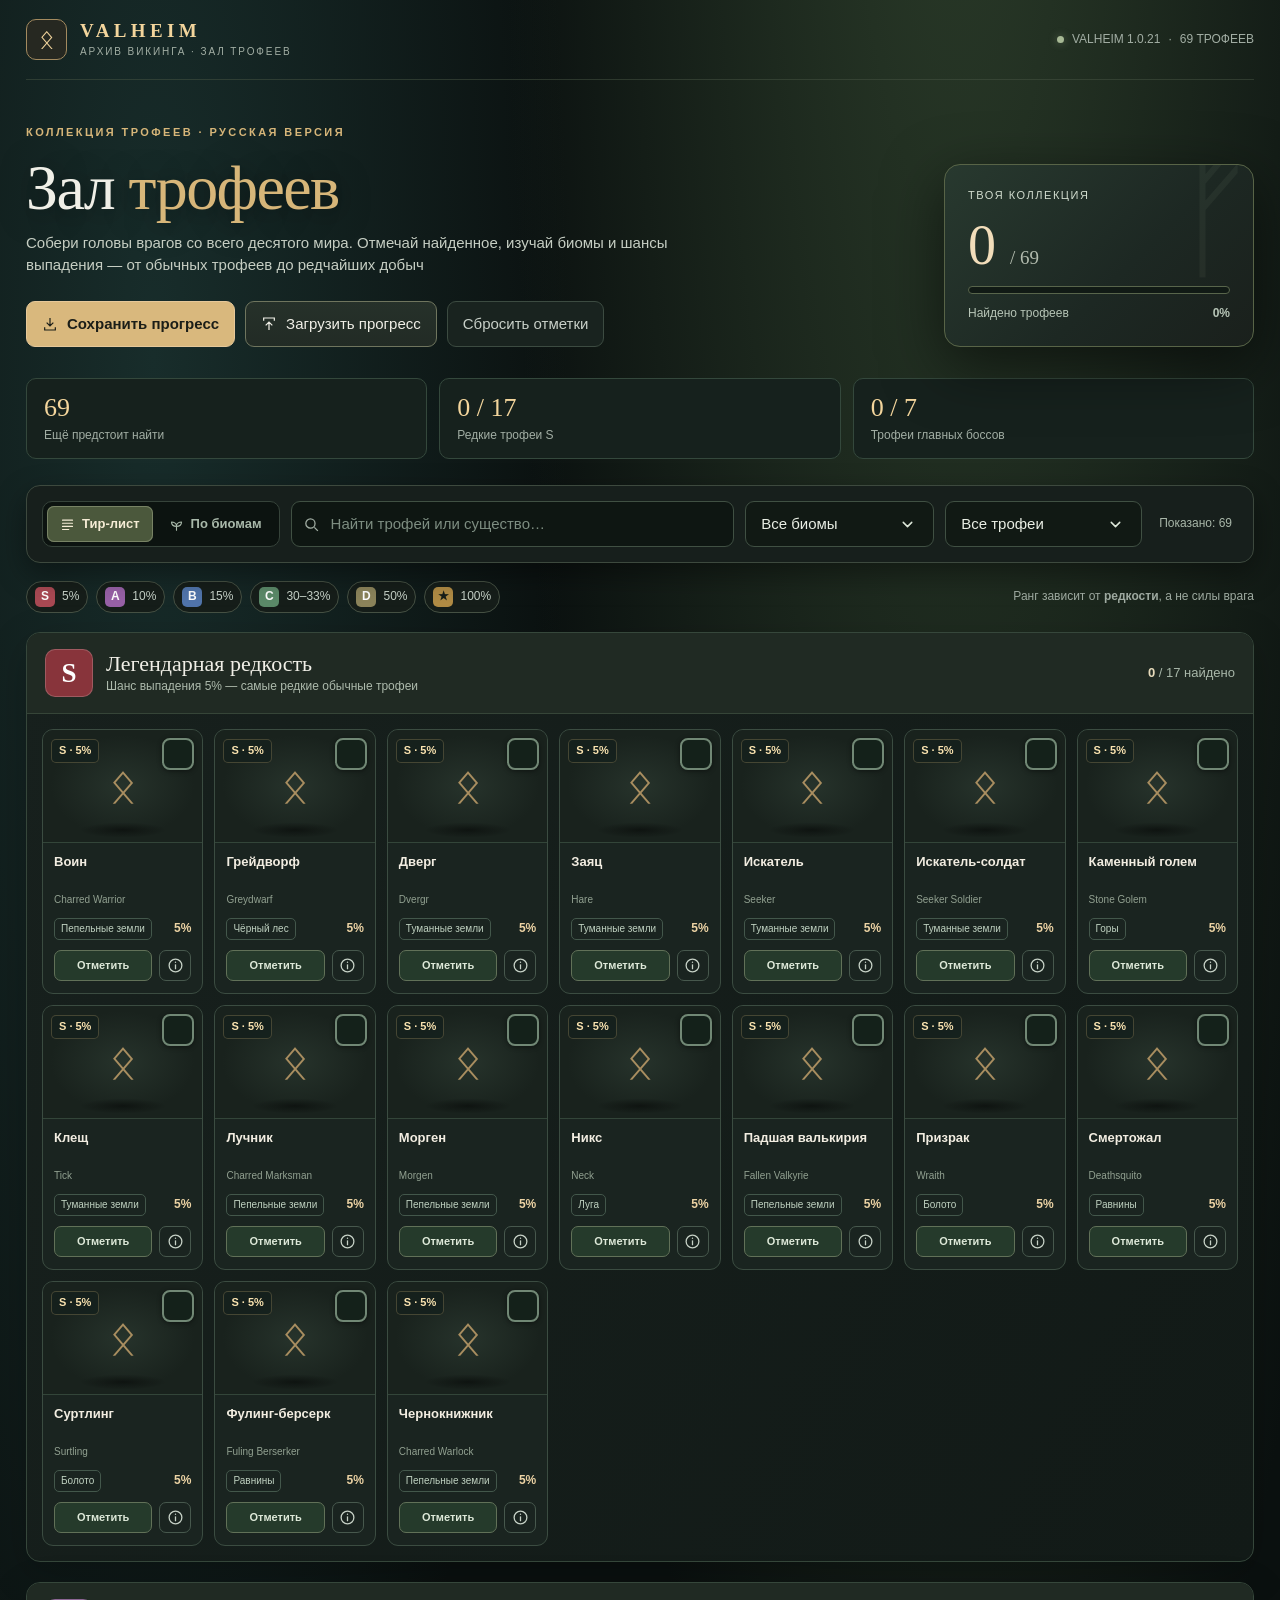
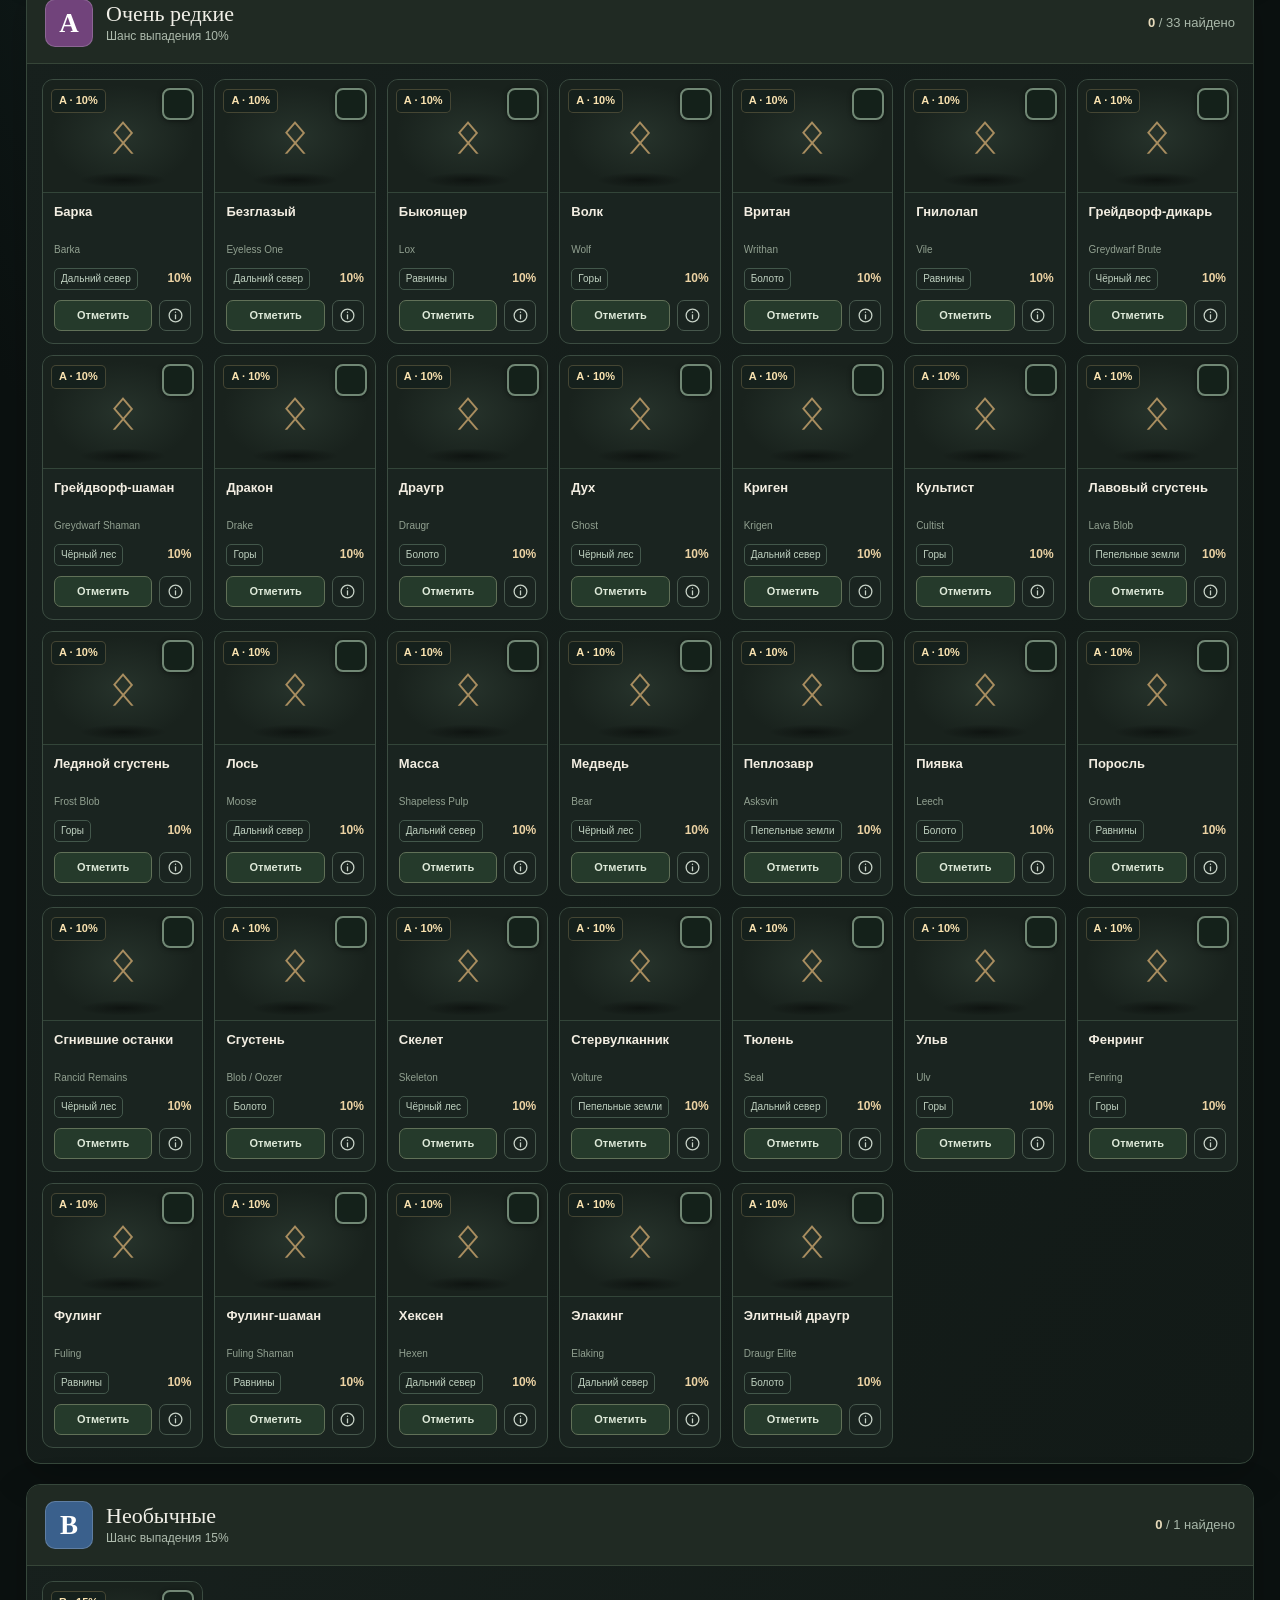
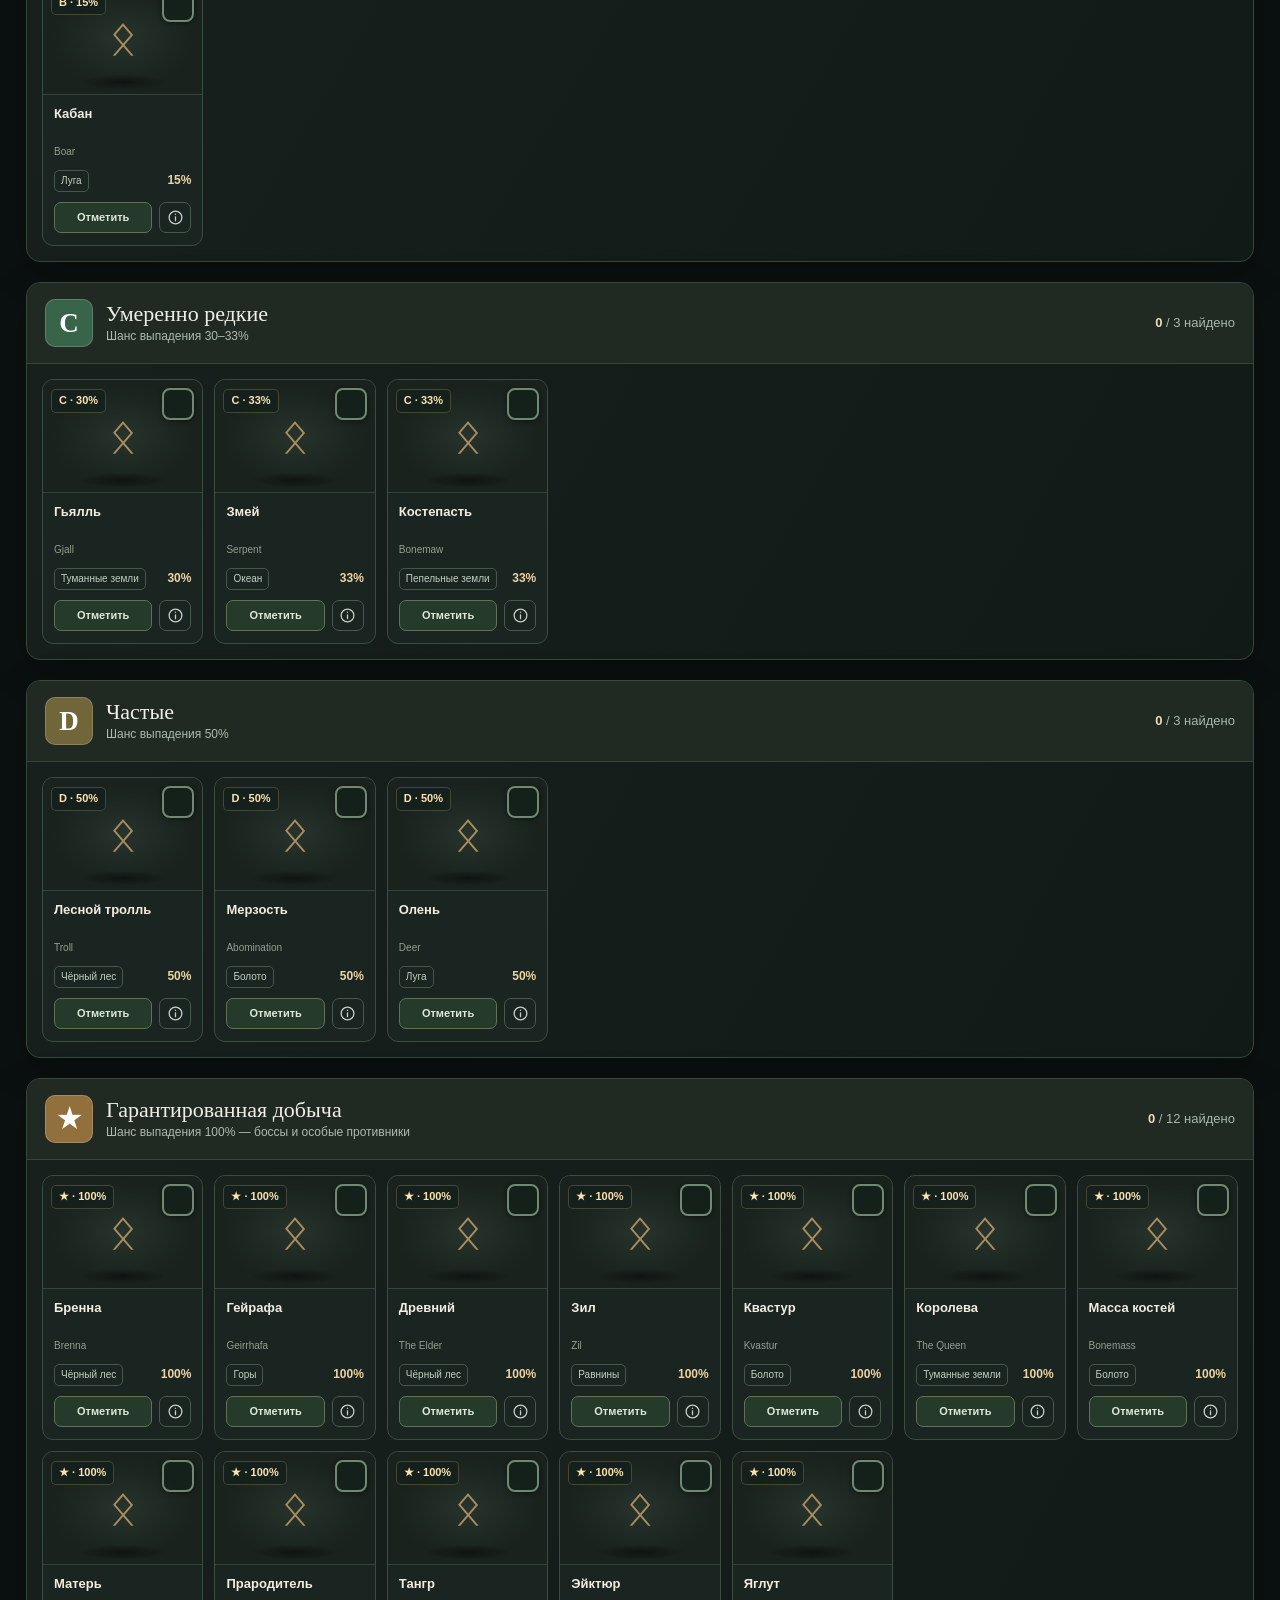
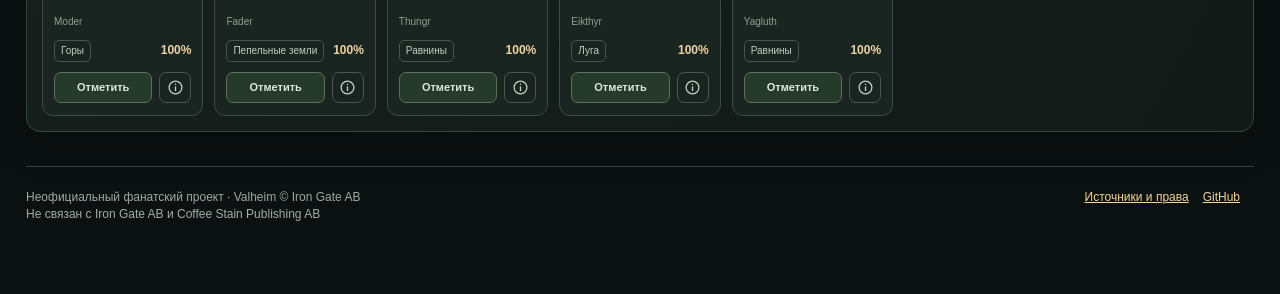
==== index.html @ f96c5553 "ui: add dedicated confirmation dialog mount" ====
<!DOCTYPE html>
<html lang="ru">
<head>
<meta charset="utf-8">
<meta name="viewport" content="width=device-width, initial-scale=1, viewport-fit=cover">
<meta name="color-scheme" content="dark">
<meta name="theme-color" content="#141a18">
<title>Зал трофеев Valheim — русский тир-лист и коллекция</title>
<meta name="description" content="Русский тир-лист всех 69 трофеев Valheim: биомы, изображения, шансы выпадения и учёт коллекции с сохранением прогресса.">
<link rel="stylesheet" href="./assets/css/styles.css">
<meta property="og:type" content="website">
<meta property="og:locale" content="ru_RU">
<meta property="og:title" content="Зал трофеев Valheim — русский тир-лист">
<meta property="og:description" content="Отмечай найденные трофеи, изучай биомы и редкость добычи в Valheim. 69 трофеев на русском языке.">
<meta name="application-name" content="Зал трофеев Valheim">
<meta name="apple-mobile-web-app-capable" content="yes">
<meta name="apple-mobile-web-app-status-bar-style" content="black-translucent">
<meta name="apple-mobile-web-app-title" content="Трофеи Valheim">
<link rel="icon" type="image/svg+xml" href="./assets/icons/favicon.svg">
<link rel="apple-touch-icon" href="./assets/icons/icon-192.png">
<link rel="manifest" href="./manifest.webmanifest">
</head>
<body>
<a class="skip-link" href="#groups">Перейти к трофеям</a>
<div class="frame">
 <header class="topbar"><div class="logo"><div class="mark" aria-hidden="true">ᛟ</div><div><div class="brand">VALHEIM</div><span class="brand-small">АРХИВ ВИКИНГА · ЗАЛ ТРОФЕЕВ</span></div></div><div class="version"><i class="dot"></i> VALHEIM 1.0.21 <span aria-hidden="true">·</span> 69 ТРОФЕЕВ</div></header>
 <section class="hero"><div><div class="eyebrow">Коллекция трофеев · Русская версия</div><h1>Зал <span>трофеев</span></h1><p class="lead">Собери головы врагов со всего десятого мира. Отмечай найденное, изучай биомы и шансы выпадения — от обычных трофеев до редчайших добыч</p><div class="hero-actions"><button class="btn primary" id="exportBtn" type="button"><svg viewBox="0 0 24 24" fill="none" stroke="currentColor" stroke-width="1.8"><path d="M12 3v12m-5-5 5 5 5-5M4 17v4h16v-4"/></svg>Сохранить прогресс</button><button class="btn" id="importBtn" type="button"><svg viewBox="0 0 24 24" fill="none" stroke="currentColor" stroke-width="1.8"><path d="M12 21V9m-5 5 5-5 5 5M4 7V3h16v4"/></svg>Загрузить прогресс</button><button class="btn quiet" id="resetBtn" type="button">Сбросить отметки</button><button class="btn quiet" id="installBtn" type="button" hidden>Установить сайт</button><input id="importFile" type="file" hidden accept=".json,application/json"></div></div><div class="progresscard" aria-live="polite"><div class="progress-label">ТВОЯ КОЛЛЕКЦИЯ</div><div class="progress-main"><span id="foundCount">0</span> <small>/ 69</small></div><div class="progress-bar"><div id="progressFill"></div></div><div class="progress-caption"><span>Найдено трофеев</span><strong id="progressPct">0%</strong></div></div></section>
 <div class="statline" aria-label="Сводка коллекции"><div class="stat"><strong id="missingStat">69</strong><span>Ещё предстоит найти</span></div><div class="stat"><strong id="rareStat">0 / 16</strong><span>Редкие трофеи S</span></div><div class="stat"><strong id="bossStat">0 / 7</strong><span>Трофеи главных боссов</span></div></div>
 <section aria-label="Фильтры коллекции"><div class="toolbar"><div class="tabs" role="group" aria-label="Вид коллекции"><button class="tab" id="tierMode" type="button" aria-pressed="true"><svg viewBox="0 0 24 24" aria-hidden="true"><path d="M4 5h16M4 10h16M4 15h16M4 20h10"/></svg>Тир-лист</button><button class="tab" id="biomeMode" type="button" aria-pressed="false"><svg viewBox="0 0 24 24" aria-hidden="true"><path d="M12 21v-8M12 15c-5 0-8-3-8-7 4 0 7 2 8 5M12 15c5 0 8-3 8-7-4 0-7 2-8 5"/></svg>По биомам</button></div><label class="search"><svg viewBox="0 0 24 24" fill="none" stroke="currentColor" stroke-width="1.8"><circle cx="10.5" cy="10.5" r="6.5"/><path d="m16 16 5 5"/></svg><input id="search" type="search" placeholder="Найти трофей или существо…" autocomplete="off" aria-label="Поиск трофеев"></label><select id="biomeFilter" aria-label="Фильтр по биому"><option value="all">Все биомы</option></select><select id="statusFilter" aria-label="Фильтр по наличию"><option value="all">Все трофеи</option><option value="missing">Ещё не найденные</option><option value="found">Уже найденные</option><option value="boss">Главные боссы</option></select><span class="count" id="filterCount">Показано: 69</span></div></section>
 <div class="legend"><div class="legend-keys"><span class="pill" data-tier="S"><b>S</b> 5%</span><span class="pill" data-tier="A"><b>A</b> 10%</span><span class="pill" data-tier="B"><b>B</b> 15%</span><span class="pill" data-tier="C"><b>C</b> 30–33%</span><span class="pill" data-tier="D"><b>D</b> 50%</span><span class="pill" data-tier="★"><b>★</b> 100%</span></div><div>Ранг зависит от <strong>редкости</strong>, а не силы врага</div></div>
 <main id="groups" class="groups" aria-label="Каталог трофеев"></main>
 <footer class="foot"><div>Неофициальный фанатский проект · Valheim © Iron Gate AB<br><span class="muted">Не связан с Iron Gate AB и Coffee Stain Publishing AB</span></div><div><a href="./sources.html">Источники и права</a><a href="https://github.com/SergoAlexeev/valheim-trophies" target="_blank" rel="noopener noreferrer">GitHub</a></div></footer>
</div>
<div id="modalHolder"></div><div id="confirmHolder"></div><div id="toast" role="status" class="toast hide"></div>
<script src="./assets/js/app.js" defer></script>
</body>
</html>
---- assets/css/styles.css ----
:root{--bg:#0b1110;--panel:#151d1b;--panel2:#1d2723;--line:#344139;--gold:#d7b679;--gold-bright:#f3d59c;--fg:#f0efe7;--muted:#a2aea4;--green:#a5cfa1;--danger:#e29a86;--shadow:0 18px 60px #0008;color-scheme:dark}
*{box-sizing:border-box}html{scroll-behavior:smooth}body{margin:0;background:radial-gradient(ellipse at 75% -10%,#2c3d2a 0,transparent 34%),radial-gradient(ellipse at 12% 7%,#182d2b 0,transparent 26%),var(--bg);color:var(--fg);font:15px/1.45 -apple-system,BlinkMacSystemFont,"Segoe UI",Arial,sans-serif;min-height:100vh}button,input,select{font:inherit}button{cursor:pointer}button:focus-visible,input:focus-visible,select:focus-visible,.card:focus-within{outline:2px solid var(--gold-bright);outline-offset:3px}button:disabled{opacity:.45;cursor:not-allowed}a{color:var(--gold-bright)}.frame{max-width:1450px;margin:auto;padding:0 26px 70px}.topbar{display:flex;justify-content:space-between;align-items:center;border-bottom:1px solid #46544388;padding:19px 0;gap:15px}.logo{display:flex;gap:13px;align-items:center}.mark{width:41px;height:41px;display:grid;place-items:center;border:1px solid #a38a5f;border-radius:10px;color:var(--gold-bright);font:26px Georgia,serif;background:#262821}.brand{letter-spacing:.23em;color:var(--gold-bright);font:700 19px Georgia,serif}.brand-small{display:block;color:var(--muted);font:10px/1.4 Arial,sans-serif;letter-spacing:.19em;margin-top:3px}.version{color:var(--muted);font-size:12px;display:flex;gap:8px;align-items:center}.dot{display:inline-block;width:7px;height:7px;border-radius:50%;background:#a7b995;box-shadow:0 0 8px #a7b99570}.hero{position:relative;padding:45px 0 31px;display:grid;grid-template-columns:1fr 310px;gap:40px;align-items:end}.eyebrow{color:var(--gold);letter-spacing:.22em;text-transform:uppercase;font-size:11px;font-weight:700}.hero h1{font:normal clamp(38px,5vw,68px)/.99 Georgia,"Times New Roman",serif;letter-spacing:-.025em;margin:15px 0 13px;text-shadow:0 3px 30px #0008}.hero h1 span{color:var(--gold)}.lead{max-width:650px;color:#c6cec3;font-size:15px;margin:0}.hero-actions{display:flex;flex-wrap:wrap;gap:10px;margin-top:25px}.btn{border:1px solid #6f755e;border-radius:9px;background:linear-gradient(#26312a,#222b25);color:var(--fg);padding:11px 15px;display:inline-flex;align-items:center;justify-content:center;gap:9px;transition:background .16s,transform .16s,border-color .16s}.btn:hover{background:#384738;border-color:var(--gold);transform:translateY(-1px)}.btn.primary{background:#d9b87d;color:#1b1e18;border-color:#e6c899;font-weight:750}.btn.primary:hover{background:#efce93}.btn.quiet{border-color:#3c4b41;background:#19231f;color:#c8d0c8}.btn svg{width:16px;height:16px;flex:none}.progresscard{background:linear-gradient(135deg,#28392f,#1d2823 58%,#1a201c);border:1px solid #586447;padding:23px;border-radius:16px;box-shadow:var(--shadow);position:relative;overflow:hidden}.progresscard:after{content:"ᚠ";position:absolute;font:150px Georgia,serif;color:#a5b99512;right:-7px;top:-40px;pointer-events:none}.progress-label{font-size:11px;letter-spacing:.14em;text-transform:uppercase;color:#d2ddcf}.progress-main{font:normal 56px/.9 Georgia,serif;margin:16px 0 4px;color:#f2ddba}.progress-main small{font:19px Georgia,serif;color:#b3bcaf}.progress-bar{height:8px;background:#111a15;border-radius:99px;overflow:hidden;margin:16px 0 11px;border:1px solid #58654b}.progress-bar div{height:100%;width:0%;background:linear-gradient(90deg,#9db382,#f0cd89);border-radius:99px;transition:width .22s}.progress-caption{display:flex;justify-content:space-between;color:#b7c5b7;font-size:12px}.statline{display:grid;grid-template-columns:repeat(3,minmax(0,1fr));gap:12px;margin:0 0 26px}.stat{border:1px solid #34483c;background:#16211d;border-radius:10px;padding:14px 17px;min-height:71px}.stat strong{display:block;color:var(--gold-bright);font:26px Georgia,serif}.stat span{font-size:12px;color:var(--muted)}.toolbar{display:flex;flex-wrap:wrap;gap:11px;align-items:center;padding:15px;border:1px solid #3d493e;border-radius:14px;background:#171f1c;position:sticky;top:8px;z-index:10;box-shadow:0 11px 30px #0006}.tabs{display:flex;align-items:center;background:#0c1310;border:1px solid #36433a;border-radius:10px;padding:4px;gap:3px}.tab{background:none;color:#a9b9aa;border:0;padding:10px 13px;border-radius:7px;white-space:nowrap;font-weight:700;font-size:13px}.tab[aria-pressed=true]{background:#4b583c;color:#f5ecd5;box-shadow:inset 0 0 0 1px #788365}.search{position:relative;display:flex;align-items:center;flex:1;min-width:150px}.search svg{position:absolute;left:12px;width:17px;height:17px;color:var(--muted);pointer-events:none}.search input{width:100%;padding:11px 12px 11px 39px;background:#0e1612;border:1px solid #405043;color:#f1f0e8;border-radius:9px;outline:0}.search input::placeholder{color:#7d8d81}.toolbar select{min-width:154px;max-width:230px;border:1px solid #405043;color:#e9eee4;background:#111914;padding:11px 12px;border-radius:9px;outline:0}.toolbar .count{font-size:12px;color:#a9b7a9;padding:0 6px;white-space:nowrap}.legend{display:flex;justify-content:space-between;gap:14px;align-items:center;flex-wrap:wrap;margin:18px 0 19px;color:var(--muted);font-size:12px}.legend-keys{display:flex;flex-wrap:wrap;gap:8px}.pill{display:inline-flex;align-items:center;gap:7px;border:1px solid #465144;border-radius:100px;padding:5px 8px;color:#c9d4ca;background:#161e1a}.pill b{display:grid;place-items:center;border-radius:5px;background:#333;color:#fff;width:20px;height:20px}.pill[data-tier="S"] b{background:#a94953}.pill[data-tier="A"] b{background:#9861a7}.pill[data-tier="B"] b{background:#5175ac}.pill[data-tier="C"] b{background:#5b8a69}.pill[data-tier="D"] b{background:#8c845b}.pill[data-tier="★"] b{background:#b18c45;color:#171e19}.groups{display:grid;gap:20px}.group{border:1px solid #36473b;background:linear-gradient(120deg,#17201d,#121a17);border-radius:14px;overflow:hidden;box-shadow:0 12px 40px #0003}.group-head{display:flex;align-items:center;justify-content:space-between;gap:14px;padding:16px 18px;border-bottom:1px solid #364538;background:#202a23}.g-left{display:flex;align-items:center;gap:13px}.tier-emblem{width:48px;height:48px;border:1px solid #ffffff30;border-radius:10px;display:grid;place-items:center;font:700 27px Georgia,serif;color:#fff;flex:none}.group[data-tier="S"] .tier-emblem{background:#88343b}.group[data-tier="A"] .tier-emblem{background:#71437b}.group[data-tier="B"] .tier-emblem{background:#3a608c}.group[data-tier="C"] .tier-emblem{background:#386449}.group[data-tier="D"] .tier-emblem{background:#706639}.group[data-tier="★"] .tier-emblem{background:#92703d}.group.biome .tier-emblem{background:#33493b;font-size:25px}.g-left h2{font:22px Georgia,serif;margin:0 0 1px}.g-left p{color:#adbaac;font-size:12px;margin:0}.g-count{color:#a8b7a9;font-size:13px;white-space:nowrap}.g-count strong{color:#e7dbbb}.cards{display:grid;grid-template-columns:repeat(auto-fill,minmax(154px,1fr));gap:11px;padding:15px}.card{position:relative;border:1px solid #3b4c41;border-radius:11px;background:#1a2420;transition:border-color .18s,transform .18s,background .18s;min-width:0;overflow:hidden}.card:hover{border-color:#9c976e;background:#222d26;transform:translateY(-2px)}.card.found{border-color:#6c916e;background:linear-gradient(145deg,#24382b,#192720)}.card.found .art img{filter:none;opacity:1}.art{height:113px;display:grid;place-items:center;position:relative;overflow:hidden;background:radial-gradient(ellipse at center,#39493c66 0,#19221d 64%);border-bottom:1px solid #334539}.art:after{content:"";position:absolute;bottom:4px;height:16px;width:90px;background:radial-gradient(ellipse,#0007,transparent 68%);pointer-events:none}.art img{position:relative;z-index:1;width:88px;height:88px;object-fit:contain;image-rendering:auto;filter:grayscale(.55);opacity:.82;transition:all .18s}.card:hover img{transform:scale(1.10);filter:none;opacity:1}.image-fallback{font:47px Georgia,serif;color:#a98e60;position:relative;z-index:1}.tag-tier{position:absolute;left:8px;top:9px;z-index:2;font-size:11px;font-weight:800;color:#fae3b0;background:#15211ddf;border:1px solid #71674888;border-radius:5px;padding:3px 7px}.details{padding:11px 11px 12px;min-height:116px}.details h3{font:700 13px/1.27 -apple-system,BlinkMacSystemFont,"Segoe UI",Arial,sans-serif;min-height:34px;margin:0 0 5px;color:#f2ede1;overflow-wrap:anywhere}.name-en{color:#91a090;font-size:10px;min-height:14px;overflow:hidden;white-space:nowrap;text-overflow:ellipsis}.meta{display:flex;gap:7px;flex-wrap:wrap;align-items:center;margin-top:10px}.biome-tag{font-size:10px;border:1px solid #43574b;border-radius:5px;color:#bfd1c0;padding:3px 6px;max-width:100%;overflow:hidden;white-space:nowrap;text-overflow:ellipsis}.chance{font-weight:800;font-size:12px;color:#ecd3a4;margin-left:auto}.card-footer{display:flex;gap:7px;margin-top:10px}.collect{flex:1;min-height:31px;border-radius:7px;border:1px solid #617158;background:#253a2b;color:#dde8d8;font-size:11px;font-weight:750}.collect:hover{background:#37543b}.card.found .collect{background:#5a765e;color:white}.info{border:1px solid #47584d;background:transparent;color:#c6d1c6;min-width:32px;border-radius:7px;font-weight:700}.empty{padding:64px 16px;text-align:center;color:#bfcbbe;border:1px dashed #455347;border-radius:13px}.empty h2{font:27px Georgia,serif;color:#e9dfc8;margin:0 0 8px}.empty p{margin:0 0 20px}.foot{margin-top:34px;border-top:1px solid #33443a;padding-top:22px;display:flex;justify-content:space-between;gap:20px;flex-wrap:wrap;color:#9eaa9f;font-size:12px}.foot a{margin-right:14px}.modal-back{position:fixed;inset:0;background:#000b;z-index:90;display:grid;place-items:center;padding:18px;backdrop-filter:blur(4px)}.modal{width:min(560px,100%);max-height:min(680px,94vh);overflow:auto;border:1px solid #887c59;border-radius:16px;background:linear-gradient(145deg,#26342a,#111b17);box-shadow:0 25px 75px #000b;padding:24px;position:relative}.modal button.close{position:absolute;right:18px;top:18px;border:1px solid #68745f;border-radius:8px;background:#1d2a22;color:#f2ede0;font-size:22px;width:34px;height:34px}.modal-top{display:flex;gap:19px;align-items:center;margin:4px 32px 20px 0}.modal-top img{width:112px;height:112px;object-fit:contain;background:radial-gradient(circle,#52634a77,transparent 72%);border:1px solid #55604b;border-radius:11px}.modal h2{font:32px Georgia,serif;margin:8px 0 6px}.modal .en{color:#a7b6a7}.kv{display:grid;grid-template-columns:130px 1fr;gap:10px;border-top:1px solid #425043;padding:13px 0;font-size:13px}.kv span:first-child{color:#a4b5a4}.modal-actions{display:flex;flex-wrap:wrap;gap:9px;margin-top:15px}.toast{position:fixed;bottom:20px;right:20px;z-index:100;background:#26392b;border:1px solid #77916c;padding:11px 16px;color:#eaf3e5;box-shadow:var(--shadow);border-radius:9px;font-size:13px;max-width:300px}.muted{color:var(--muted)}.hide{display:none!important}
@media(max-width:1050px){.hero{grid-template-columns:1fr 270px;gap:18px}.toolbar .count{display:none}.cards{grid-template-columns:repeat(auto-fill,minmax(146px,1fr))}}
@media(max-width:770px){.frame{padding:0 15px 45px}.hero{grid-template-columns:1fr;padding:30px 0 20px;gap:21px}.progresscard{max-width:none}.statline{gap:8px}.stat{padding:12px}.toolbar{top:0;padding:11px;gap:9px}.search{min-width:calc(100% - 2px);order:2}.toolbar select{flex:1;max-width:none;order:3;min-width:110px}.tabs{width:100%}.tab{flex:1}.cards{grid-template-columns:repeat(auto-fill,minmax(136px,1fr));gap:8px;padding:10px}.art{height:102px}.art img{width:83px;height:83px}.details{padding:10px;min-height:117px}.hero h1{font-size:47px}.group-head{padding:12px}.g-left h2{font-size:20px}.stat strong{font-size:24px}.modal-top img{width:92px;height:92px}.modal h2{font-size:26px}}
@media(max-width:390px){.brand{font-size:17px}.version{font-size:10px}.card .details h3{font-size:12px}.cards{grid-template-columns:repeat(2,minmax(0,1fr))}.hero h1{font-size:42px}.stat span{font-size:10px}.g-left h2{font-size:18px}}
@media(prefers-reduced-motion:reduce){*,*:before,*:after{scroll-behavior:auto!important;transition:none!important}}

/* 1.1: stable select arrow, with comfortable gap to the right border */
.toolbar select{
  -webkit-appearance:none;appearance:none;
  padding:11px 46px 11px 15px;
  background-color:#111914;
  background-image:url("data:image/svg+xml,%3Csvg xmlns='http://www.w3.org/2000/svg' viewBox='0 0 24 24' fill='none' stroke='%23DDE7D9' stroke-width='2.1' stroke-linecap='round' stroke-linejoin='round'%3E%3Cpath d='m6 9 6 6 6-6'/%3E%3C/svg%3E");
  background-repeat:no-repeat;
  background-position:right 17px center;
  background-size:17px 17px;
  cursor:pointer;
}
/* Center both states in the top-right trophy marker, without glyph-baseline offsets */




.collect{display:flex;align-items:center;justify-content:center;text-align:center;padding:5px 7px;line-height:1.2}
/* Site/PWA — focus, accessible skip-navigation and install visibility. */
.skip-link{position:absolute;top:-100px;left:12px;z-index:1000;padding:11px 16px;background:#f3d59c;color:#111;border-radius:8px;font-weight:700}
.skip-link:focus{top:12px}
[hidden]{display:none!important}
@media print{.toolbar,.hero-actions,.card-footer,.toast{display:none!important}.group{break-inside:avoid}.card{break-inside:avoid}body{background:#fff;color:#000}.frame{max-width:none}}

/* 1.3 — shared geometric icon alignment, independent of font metrics */
.modal button.close{
  display:flex;align-items:center;justify-content:center;
  padding:0;line-height:0;cursor:pointer;
  width:38px;height:38px;right:18px;top:18px;
}
.modal button.close svg{display:block;flex:none;width:19px;height:19px;fill:none;stroke:currentColor;stroke-width:2.4;stroke-linecap:round;stroke-linejoin:round}
.modal button.close:hover{background:#334537;border-color:#bbba95}
.info{display:flex;align-items:center;justify-content:center;line-height:0;padding:0;min-width:32px;height:31px}
.info svg{display:block;flex:none;width:17px;height:17px;fill:none;stroke:currentColor;stroke-width:1.8;stroke-linecap:round;stroke-linejoin:round}
.info svg .info-dot{fill:currentColor;stroke:none}
.tab{display:inline-flex;align-items:center;justify-content:center;gap:7px;line-height:1.2}
.tab svg{display:block;width:15px;height:15px;flex:none;fill:none;stroke:currentColor;stroke-width:1.8;stroke-linecap:round;stroke-linejoin:round}
/* The modal now presents the trophy item and the creature it drops from */
.modal{width:min(670px,100%);max-height:min(800px,94vh)}
.modal-top{display:block;margin:5px 44px 0 0}
.modal-top h2{overflow-wrap:anywhere}
.modal-visuals{display:grid;grid-template-columns:minmax(0,0.8fr) minmax(0,1.2fr);gap:12px;margin:21px 0 20px}
.modal-asset{display:flex;flex-direction:column;align-items:center;justify-content:space-between;min-width:0;height:204px;margin:0;overflow:hidden;border:1px solid #53634e;border-radius:12px;background:radial-gradient(ellipse at 50% 45%,#445841a1,#1d2b22 72%)}
.modal-asset img{display:block;width:100%;height:168px;max-width:100%;padding:11px;object-fit:contain;flex:1;min-height:0}
.modal-asset figcaption{width:100%;min-height:35px;padding:9px 8px;text-align:center;font-size:11px;font-weight:750;letter-spacing:.09em;text-transform:uppercase;color:#d0d9cc;background:#101a15bb;border-top:1px solid #415144}
.modal-asset .media-fallback{display:flex;align-items:center;justify-content:center;text-align:center;flex:1;padding:12px;font-size:12px;color:#a5b5a5}
.modal-asset.creature-preview{background:radial-gradient(ellipse at 50% 45%,#5e7052a1,#1b2720 75%)}
.modal-asset.creature-preview img{padding:8px 12px}
.modal-actions .btn{line-height:1.3}
@media(max-width:430px){
 .modal{padding:18px}
 .modal-top{margin-right:38px}
 .modal-visuals{gap:8px;grid-template-columns:minmax(0,0.85fr) minmax(0,1.15fr);margin:17px 0 19px}
 .modal-asset{height:162px}
 .modal-asset img{height:124px;padding:8px}
 .modal-asset figcaption{min-height:32px;padding:8px 5px;font-size:10px}
 .modal button.close{right:14px;top:14px;width:36px;height:36px}
 .modal h2{font-size:27px}
 .kv{grid-template-columns:112px minmax(0,1fr);gap:9px}
}

/* 1.4 — stronger collection state and a distinct, keyboard-accessible checkbox */
.card{border-width:1px;transition:border-color .18s,transform .18s,background .18s,box-shadow .18s}
.card.found{border-color:#a5edb3;background:linear-gradient(145deg,#28452f,#1a3024);box-shadow:inset 0 0 0 1px #a5edb3,0 0 19px #79d59336}
.card.found:hover{border-color:#c8ffd0;box-shadow:inset 0 0 0 1px #c8ffd0,0 0 24px #8ae5a34b}
.card .status-icon{
 position:absolute;top:8px;right:8px;z-index:3;display:flex;align-items:center;justify-content:center;
 width:32px;height:32px;min-width:32px;padding:0;
 border:2px solid #718875;border-radius:8px;background:#14211ae8;color:#ecffec;
 box-shadow:0 1px 5px #0007;cursor:pointer;line-height:0;
}
.card .status-icon svg{display:block;flex:none;width:20px;height:20px;fill:none;stroke:currentColor;stroke-width:2.8;stroke-linecap:round;stroke-linejoin:round}
.card .status-icon:hover{border-color:#e2efc8;background:#283e2f}
.card.found .status-icon{background:#b3edbc;color:#17321d;border-color:#e2ffdf}
.card.found .status-icon:hover{background:#d0f7d4}
.card .status-icon:focus-visible{outline:2px solid #fff3c0;outline-offset:3px}
.drop-explain{margin-top:19px;padding:13px 14px;border:1px solid #50664f;border-radius:10px;background:#1b2c22;color:#c4d5c5;font-size:12px;line-height:1.55}
.drop-explain>strong{color:#e2eccf;font-size:13px}
.drop-explain p{margin:8px 0 0}
.drop-explain b{color:#f3dfae}
.drop-explain details{margin-top:9px}
.drop-explain summary{color:#e7d5ae;cursor:pointer;list-style-position:inside;font-weight:650}
.drop-explain details a{display:inline-block;margin-top:8px}
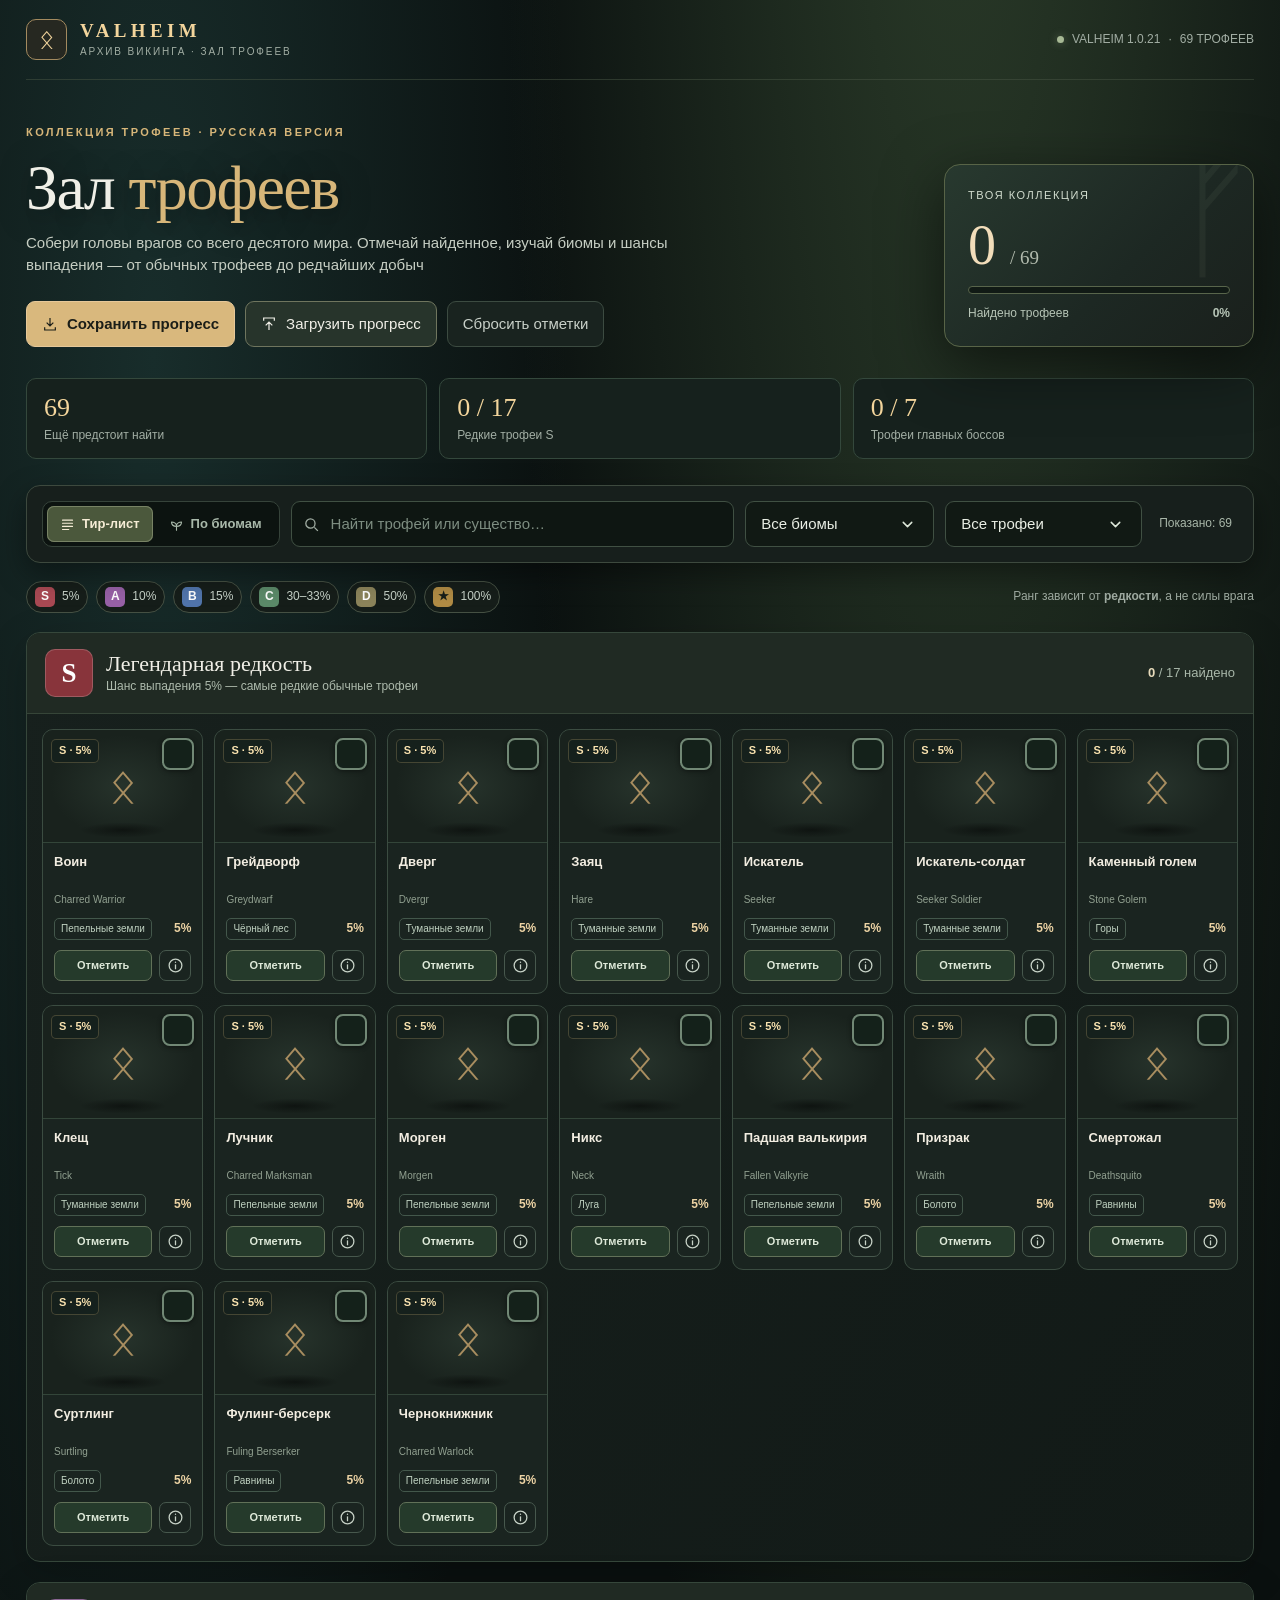
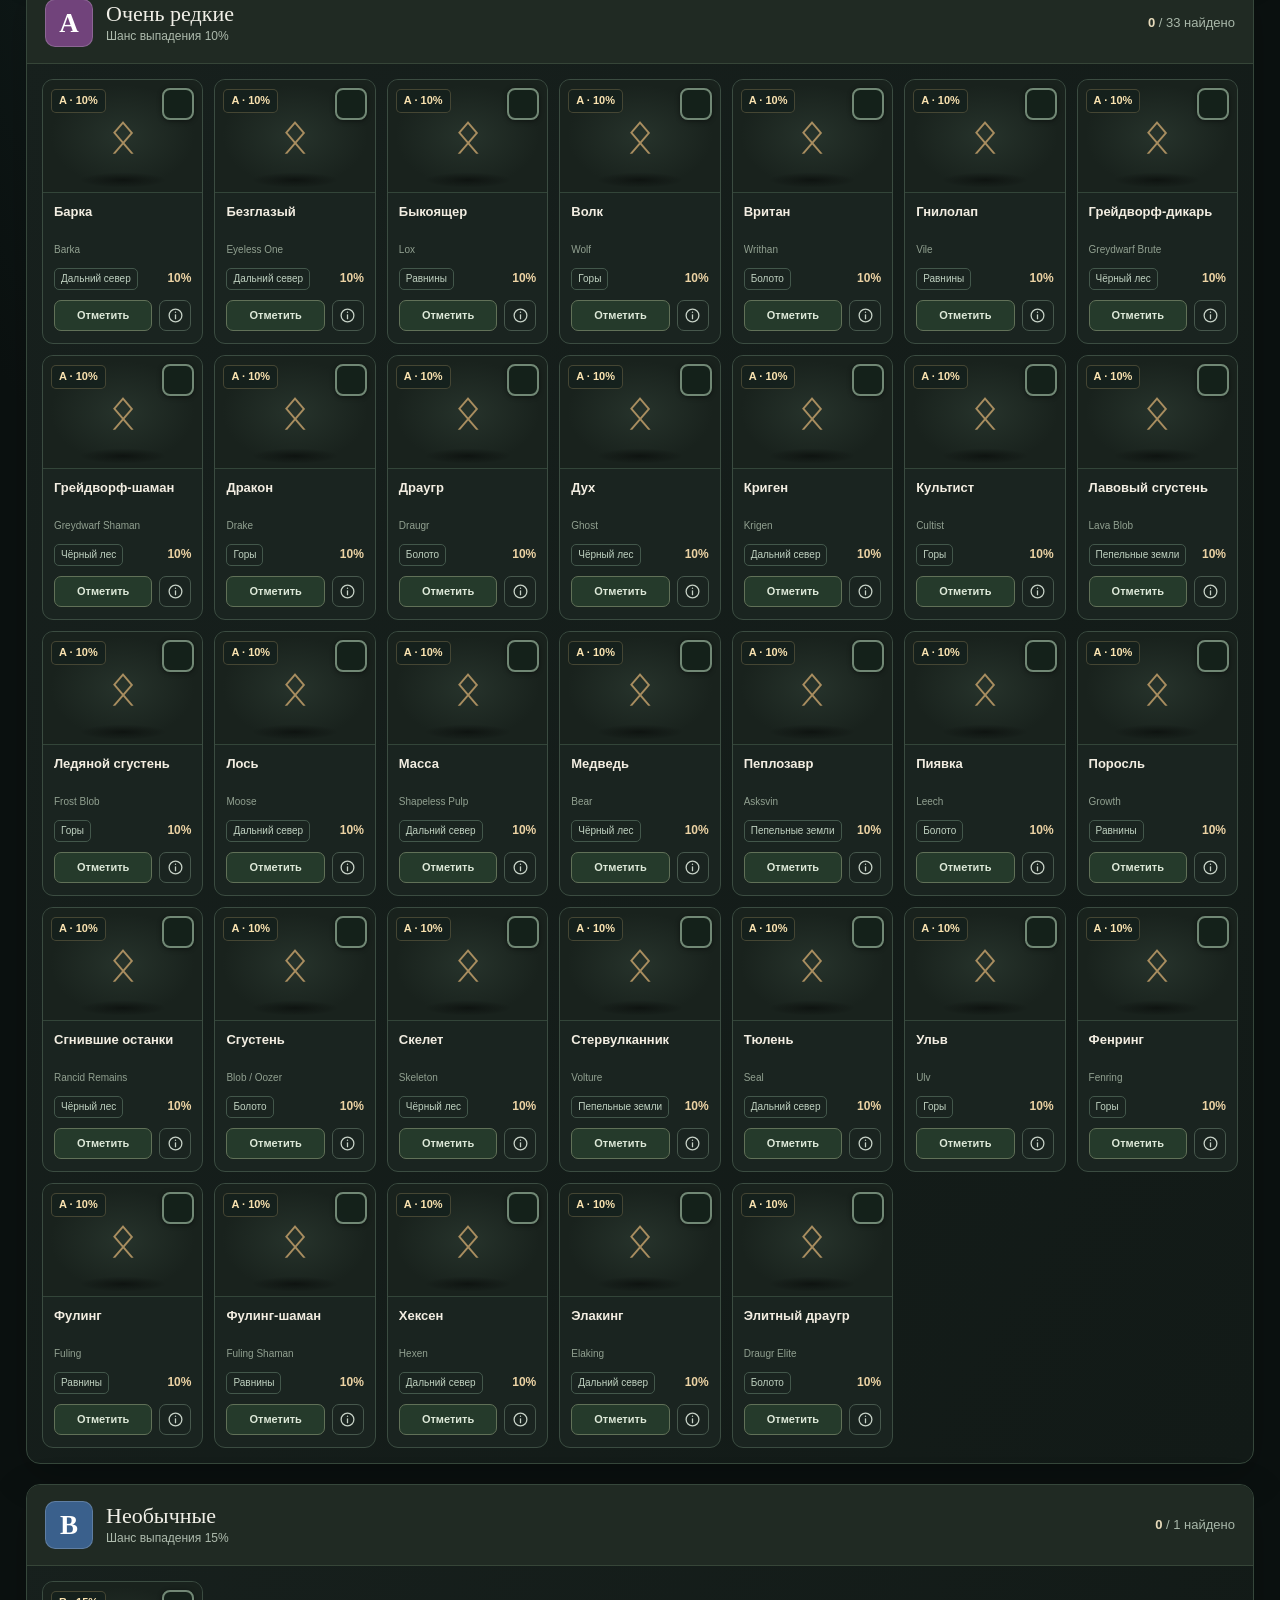
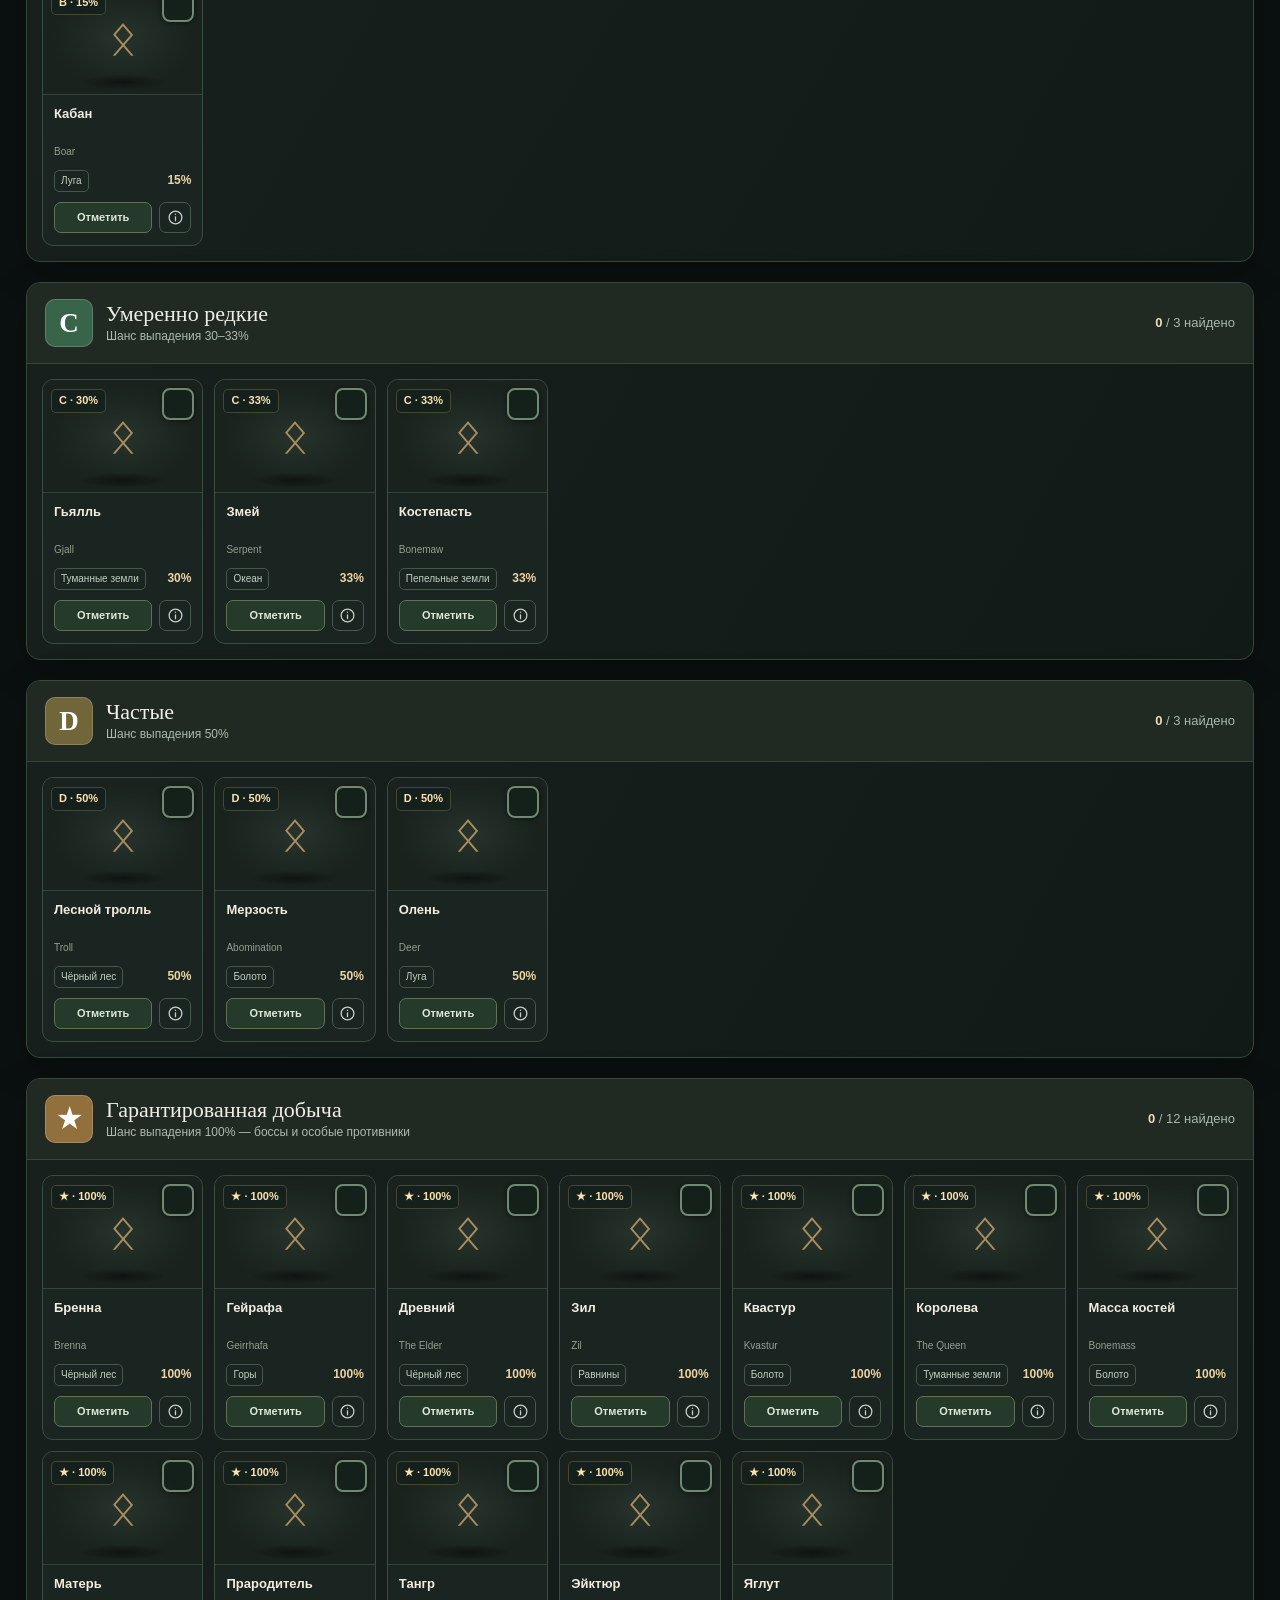
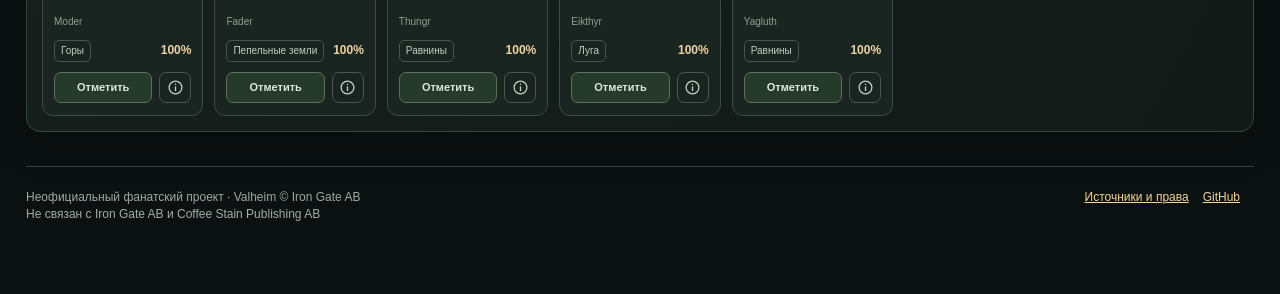
==== commit f4fac9bc: "layout: make filter section the sticky scroll container" ====
--- a/index.html
+++ b/index.html
@@ -26,7 +26,7 @@
  <header class="topbar"><div class="logo"><div class="mark" aria-hidden="true">ᛟ</div><div><div class="brand">VALHEIM</div><span class="brand-small">АРХИВ ВИКИНГА · ЗАЛ ТРОФЕЕВ</span></div></div><div class="version"><i class="dot"></i> VALHEIM 1.0.21 <span aria-hidden="true">·</span> 69 ТРОФЕЕВ</div></header>
  <section class="hero"><div><div class="eyebrow">Коллекция трофеев · Русская версия</div><h1>Зал <span>трофеев</span></h1><p class="lead">Собери головы врагов со всего десятого мира. Отмечай найденное, изучай биомы и шансы выпадения — от обычных трофеев до редчайших добыч</p><div class="hero-actions"><button class="btn primary" id="exportBtn" type="button"><svg viewBox="0 0 24 24" fill="none" stroke="currentColor" stroke-width="1.8"><path d="M12 3v12m-5-5 5 5 5-5M4 17v4h16v-4"/></svg>Сохранить прогресс</button><button class="btn" id="importBtn" type="button"><svg viewBox="0 0 24 24" fill="none" stroke="currentColor" stroke-width="1.8"><path d="M12 21V9m-5 5 5-5 5 5M4 7V3h16v4"/></svg>Загрузить прогресс</button><button class="btn quiet" id="resetBtn" type="button">Сбросить отметки</button><button class="btn quiet" id="installBtn" type="button" hidden>Установить сайт</button><input id="importFile" type="file" hidden accept=".json,application/json"></div></div><div class="progresscard" aria-live="polite"><div class="progress-label">ТВОЯ КОЛЛЕКЦИЯ</div><div class="progress-main"><span id="foundCount">0</span> <small>/ 69</small></div><div class="progress-bar"><div id="progressFill"></div></div><div class="progress-caption"><span>Найдено трофеев</span><strong id="progressPct">0%</strong></div></div></section>
  <div class="statline" aria-label="Сводка коллекции"><div class="stat"><strong id="missingStat">69</strong><span>Ещё предстоит найти</span></div><div class="stat"><strong id="rareStat">0 / 16</strong><span>Редкие трофеи S</span></div><div class="stat"><strong id="bossStat">0 / 7</strong><span>Трофеи главных боссов</span></div></div>
- <section aria-label="Фильтры коллекции"><div class="toolbar"><div class="tabs" role="group" aria-label="Вид коллекции"><button class="tab" id="tierMode" type="button" aria-pressed="true"><svg viewBox="0 0 24 24" aria-hidden="true"><path d="M4 5h16M4 10h16M4 15h16M4 20h10"/></svg>Тир-лист</button><button class="tab" id="biomeMode" type="button" aria-pressed="false"><svg viewBox="0 0 24 24" aria-hidden="true"><path d="M12 21v-8M12 15c-5 0-8-3-8-7 4 0 7 2 8 5M12 15c5 0 8-3 8-7-4 0-7 2-8 5"/></svg>По биомам</button></div><label class="search"><svg viewBox="0 0 24 24" fill="none" stroke="currentColor" stroke-width="1.8"><circle cx="10.5" cy="10.5" r="6.5"/><path d="m16 16 5 5"/></svg><input id="search" type="search" placeholder="Найти трофей или существо…" autocomplete="off" aria-label="Поиск трофеев"></label><select id="biomeFilter" aria-label="Фильтр по биому"><option value="all">Все биомы</option></select><select id="statusFilter" aria-label="Фильтр по наличию"><option value="all">Все трофеи</option><option value="missing">Ещё не найденные</option><option value="found">Уже найденные</option><option value="boss">Главные боссы</option></select><span class="count" id="filterCount">Показано: 69</span></div></section>
+ <section class="filters-sticky" aria-label="Фильтры коллекции"><div class="toolbar"><div class="tabs" role="group" aria-label="Вид коллекции"><button class="tab" id="tierMode" type="button" aria-pressed="true"><svg viewBox="0 0 24 24" aria-hidden="true"><path d="M4 5h16M4 10h16M4 15h16M4 20h10"/></svg>Тир-лист</button><button class="tab" id="biomeMode" type="button" aria-pressed="false"><svg viewBox="0 0 24 24" aria-hidden="true"><path d="M12 21v-8M12 15c-5 0-8-3-8-7 4 0 7 2 8 5M12 15c5 0 8-3 8-7-4 0-7 2-8 5"/></svg>По биомам</button></div><label class="search"><svg viewBox="0 0 24 24" fill="none" stroke="currentColor" stroke-width="1.8"><circle cx="10.5" cy="10.5" r="6.5"/><path d="m16 16 5 5"/></svg><input id="search" type="search" placeholder="Найти трофей или существо…" autocomplete="off" aria-label="Поиск трофеев"></label><select id="biomeFilter" aria-label="Фильтр по биому"><option value="all">Все биомы</option></select><select id="statusFilter" aria-label="Фильтр по наличию"><option value="all">Все трофеи</option><option value="missing">Ещё не найденные</option><option value="found">Уже найденные</option><option value="boss">Главные боссы</option></select><span class="count" id="filterCount">Показано: 69</span></div></section>
  <div class="legend"><div class="legend-keys"><span class="pill" data-tier="S"><b>S</b> 5%</span><span class="pill" data-tier="A"><b>A</b> 10%</span><span class="pill" data-tier="B"><b>B</b> 15%</span><span class="pill" data-tier="C"><b>C</b> 30–33%</span><span class="pill" data-tier="D"><b>D</b> 50%</span><span class="pill" data-tier="★"><b>★</b> 100%</span></div><div>Ранг зависит от <strong>редкости</strong>, а не силы врага</div></div>
  <main id="groups" class="groups" aria-label="Каталог трофеев"></main>
  <footer class="foot"><div>Неофициальный фанатский проект · Valheim © Iron Gate AB<br><span class="muted">Не связан с Iron Gate AB и Coffee Stain Publishing AB</span></div><div><a href="./sources.html">Источники и права</a><a href="https://github.com/SergoAlexeev/valheim-trophies" target="_blank" rel="noopener noreferrer">GitHub</a></div></footer>
--- a/assets/css/styles.css
+++ b/assets/css/styles.css
@@ -87,3 +87,118 @@
 .drop-explain details{margin-top:9px}
 .drop-explain summary{color:#e7d5ae;cursor:pointer;list-style-position:inside;font-weight:650}
 .drop-explain details a{display:inline-block;margin-top:8px}
+
+/* v1.5: more legible, smoothly eased interactions — no layout shifts */
+:root{--ui-ease:cubic-bezier(.22,1,.36,1)}
+.btn{
+ background:#27342b;
+ transition:transform 300ms var(--ui-ease),background-color 270ms ease,border-color 270ms ease,box-shadow 300ms var(--ui-ease);
+}
+.btn.primary{background:#d9b87d}
+.btn.quiet{background:#19231f}
+.btn:hover{background:#384c3b;transform:translateY(-3px);box-shadow:0 8px 17px #0005;border-color:var(--gold)}
+.btn.primary:hover{background:#efce93;box-shadow:0 8px 22px #d4b67a3b}
+.btn.quiet:hover{background:#2d3e32}
+.collect,.info,.tab,.card .status-icon,.modal button.close{
+ transition:transform 300ms var(--ui-ease),background-color 270ms ease,border-color 270ms ease,box-shadow 300ms var(--ui-ease),color 270ms ease;
+}
+.collect:hover,.info:hover,.tab:hover,.card .status-icon:hover,.modal button.close:hover{
+ transform:translateY(-2px);
+ box-shadow:0 6px 14px #0005;
+}
+.collect:hover{background:#37543b;border-color:#8caf86}
+.card.found .collect:hover{background:#709575;border-color:#a8d2a5}
+.info:hover{background:#2a3b2f;border-color:#b9c9a6}
+.tab:hover{background:#29392c;color:#f7ead1}
+.tab[aria-pressed=true]:hover{background:#5d7149}
+.card{
+ transition:transform 340ms var(--ui-ease),border-color 300ms ease,background-color 300ms ease,box-shadow 340ms var(--ui-ease);
+}
+.card:hover{transform:translateY(-4px);box-shadow:0 12px 24px #0006}
+.card.found:hover{
+ background:linear-gradient(145deg,#28452f,#1a3024);
+ box-shadow:inset 0 0 0 1px #c8ffd0,0 10px 22px #0005,0 0 25px #8ae5a34b;
+}
+.art img{transition:transform 340ms var(--ui-ease),filter 300ms ease,opacity 300ms ease}
+.card:hover .art img{transform:translateY(-1px) scale(1.055)}
+.btn:active,.collect:active,.info:active,.tab:active,.card .status-icon:active,.modal button.close:active{
+ transform:translateY(1px) scale(.975);
+ transition-duration:115ms;
+ box-shadow:0 2px 5px #0005;
+}
+.card:active{transform:translateY(-1px) scale(.996);transition-duration:140ms}
+@media(hover:none){
+ .btn:hover,.collect:hover,.info:hover,.tab:hover,.card .status-icon:hover,.modal button.close:hover,.card:hover,.card:active{
+  transform:none;
+ }
+ .card:hover .art img{transform:none}
+}
+/* Confirmation — in-world dialog instead of browser's native confirm() */
+#confirmHolder:empty{display:none}
+.confirm-back{
+ position:fixed;inset:0;z-index:120;display:grid;place-items:center;
+ padding:20px;background:#030807cb;backdrop-filter:blur(6px);-webkit-backdrop-filter:blur(6px);
+ animation:confirmBackdropIn 250ms ease both;
+}
+.confirm-panel{
+ width:min(520px,100%);max-height:min(690px,90vh);overflow:auto;
+ border:1px solid #9c8a63;border-radius:17px;
+ background:linear-gradient(145deg,#29382e 0%,#1b2920 48%,#111e18 100%);
+ box-shadow:0 28px 85px #000c,0 0 0 1px #c6ac6b21;
+ padding:28px 30px 25px;
+ animation:confirmPanelIn 310ms var(--ui-ease) both;
+}
+.confirm-header{display:flex;align-items:center;gap:12px;margin-bottom:18px}
+.confirm-header .eyebrow{letter-spacing:.14em;line-height:1.5}
+.confirm-seal{
+ width:37px;height:37px;flex:none;display:grid;place-items:center;
+ border:1px solid #917c57;border-radius:10px;background:#2d3427;
+ color:#f1d29a;font:25px/1 Georgia,serif;
+}
+.confirm-panel h2{font:normal clamp(27px,4vw,35px)/1.15 Georgia,"Times New Roman",serif;color:#f7e6c3;margin:0 0 12px}
+.confirm-panel p{color:#cbd5c9;font-size:14px;line-height:1.65;margin:0;max-width:44ch}
+.confirm-actions{display:flex;align-items:center;justify-content:flex-end;gap:10px;flex-wrap:wrap;margin-top:26px}
+.confirm-actions .btn{min-height:44px;padding:11px 18px;font-weight:700}
+.confirm-cancel{background:#24352a;border-color:#536a50;color:#dde9db}
+.confirm-danger{background:#7f423c;border-color:#b87967;color:#fff6ef}
+.confirm-danger:hover{background:#9d5648;border-color:#ecc1a8;box-shadow:0 8px 20px #ae604333}
+.confirm-back.is-closing{animation:confirmBackdropOut 170ms ease forwards}
+.confirm-back.is-closing .confirm-panel{animation:confirmPanelOut 170ms ease forwards}
+@keyframes confirmBackdropIn{from{opacity:0}to{opacity:1}}
+@keyframes confirmBackdropOut{from{opacity:1}to{opacity:0}}
+@keyframes confirmPanelIn{from{opacity:0;transform:translateY(15px) scale(.98)}to{opacity:1;transform:translateY(0) scale(1)}}
+@keyframes confirmPanelOut{from{opacity:1;transform:translateY(0) scale(1)}to{opacity:0;transform:translateY(8px) scale(.987)}}
+@media(max-width:480px){
+ .confirm-panel{padding:23px 20px 20px;border-radius:14px}
+ .confirm-actions{gap:9px}
+ .confirm-actions .btn{flex:1;min-width:0;padding:10px 12px}
+}
+@media(prefers-reduced-motion:reduce){
+ .btn,.collect,.info,.tab,.card,.card .status-icon,.modal button.close,.art img{
+  transition:none!important;animation:none!important;
+ }
+ .confirm-back,.confirm-panel,.confirm-back.is-closing,.confirm-back.is-closing .confirm-panel{
+  animation:none!important;transition:none!important;
+ }
+}
+
+/* v1.6: keep the trophy modal stable while the drop-rate explanation expands. */
+.drop-explain{
+  height:156px;
+  overflow-y:auto;
+  overflow-x:hidden;
+  overscroll-behavior-y:contain;
+  scrollbar-width:thin;
+  scrollbar-color:#789579 #1b2c22;
+  scroll-behavior:smooth;
+}
+.drop-explain::-webkit-scrollbar{width:7px}
+.drop-explain::-webkit-scrollbar-track{background:#1b2c22;border-radius:8px}
+.drop-explain::-webkit-scrollbar-thumb{background:#789579;border-radius:8px;border:1px solid #1b2c22}
+.drop-explain details{padding-bottom:3px}
+@media(max-width:480px){
+  .drop-explain{height:180px}
+}
+@media(prefers-reduced-motion:reduce){
+  .drop-explain{scroll-behavior:auto}
+}
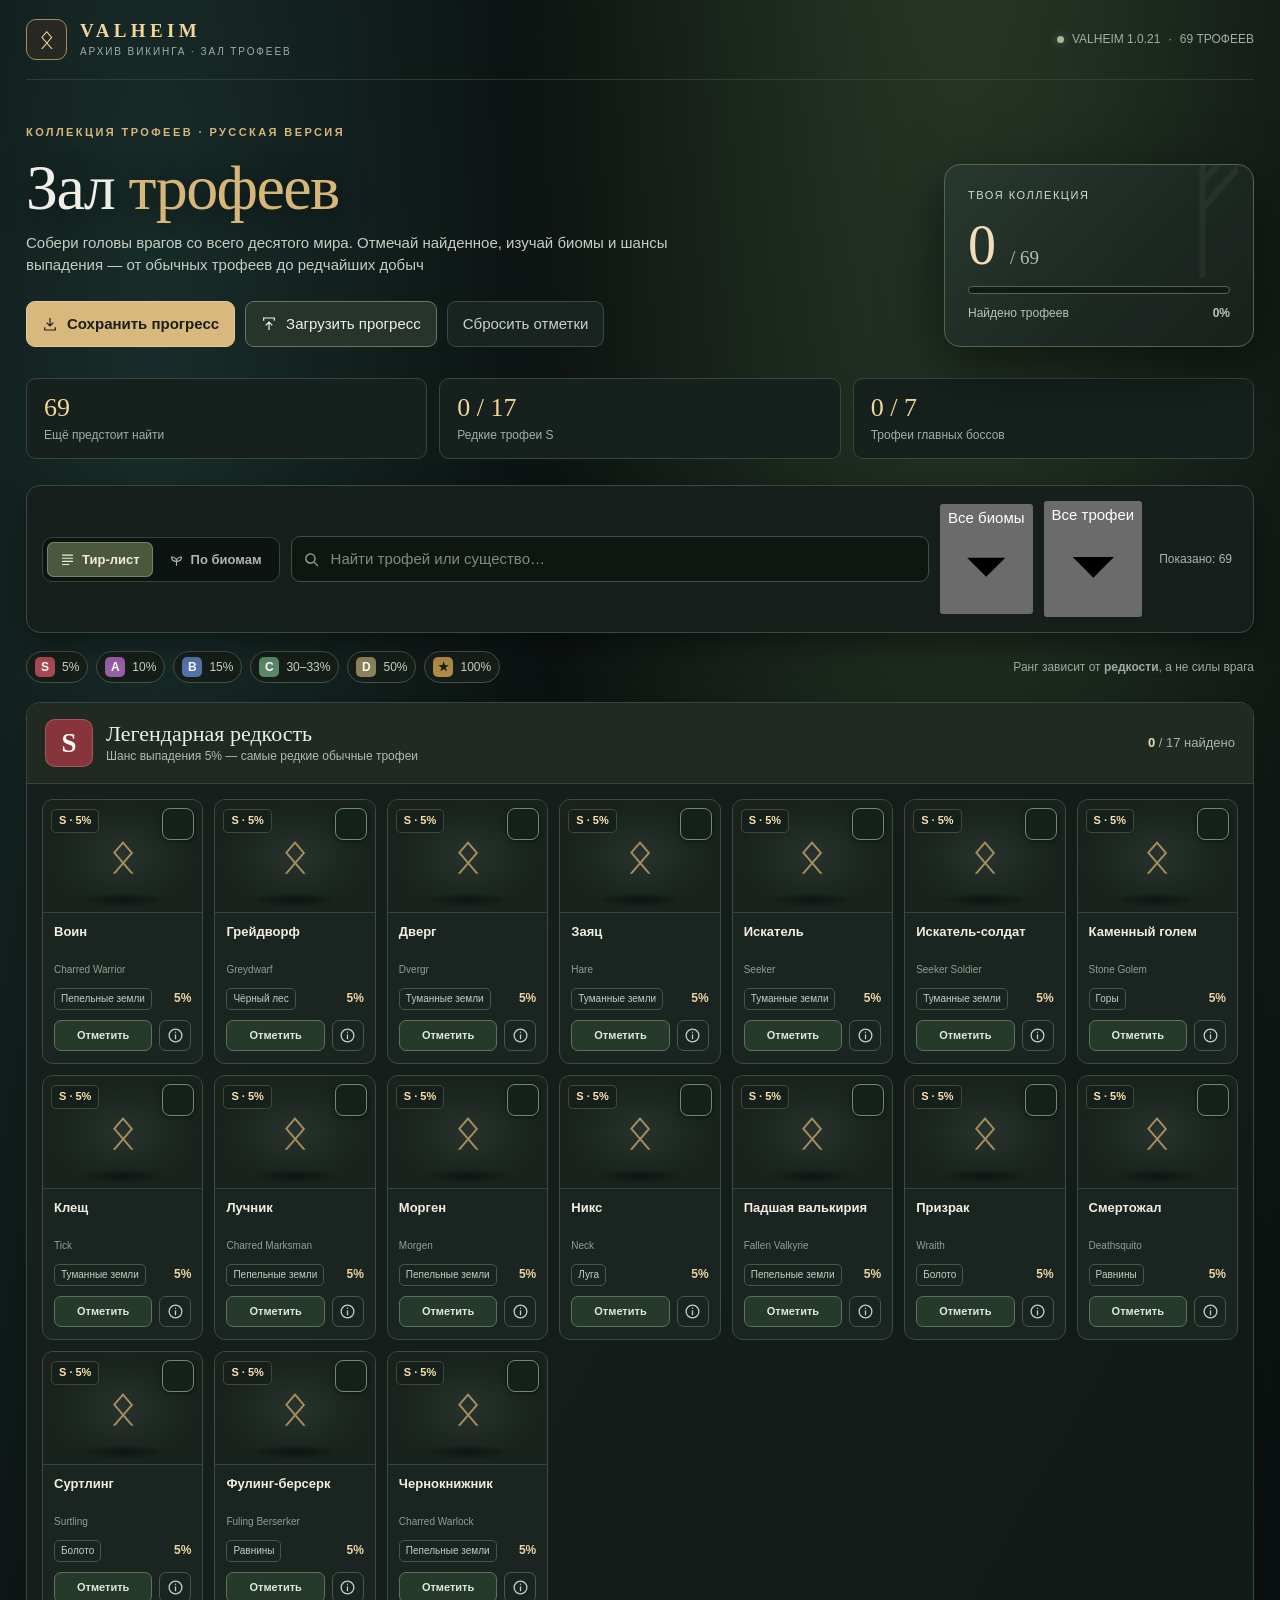
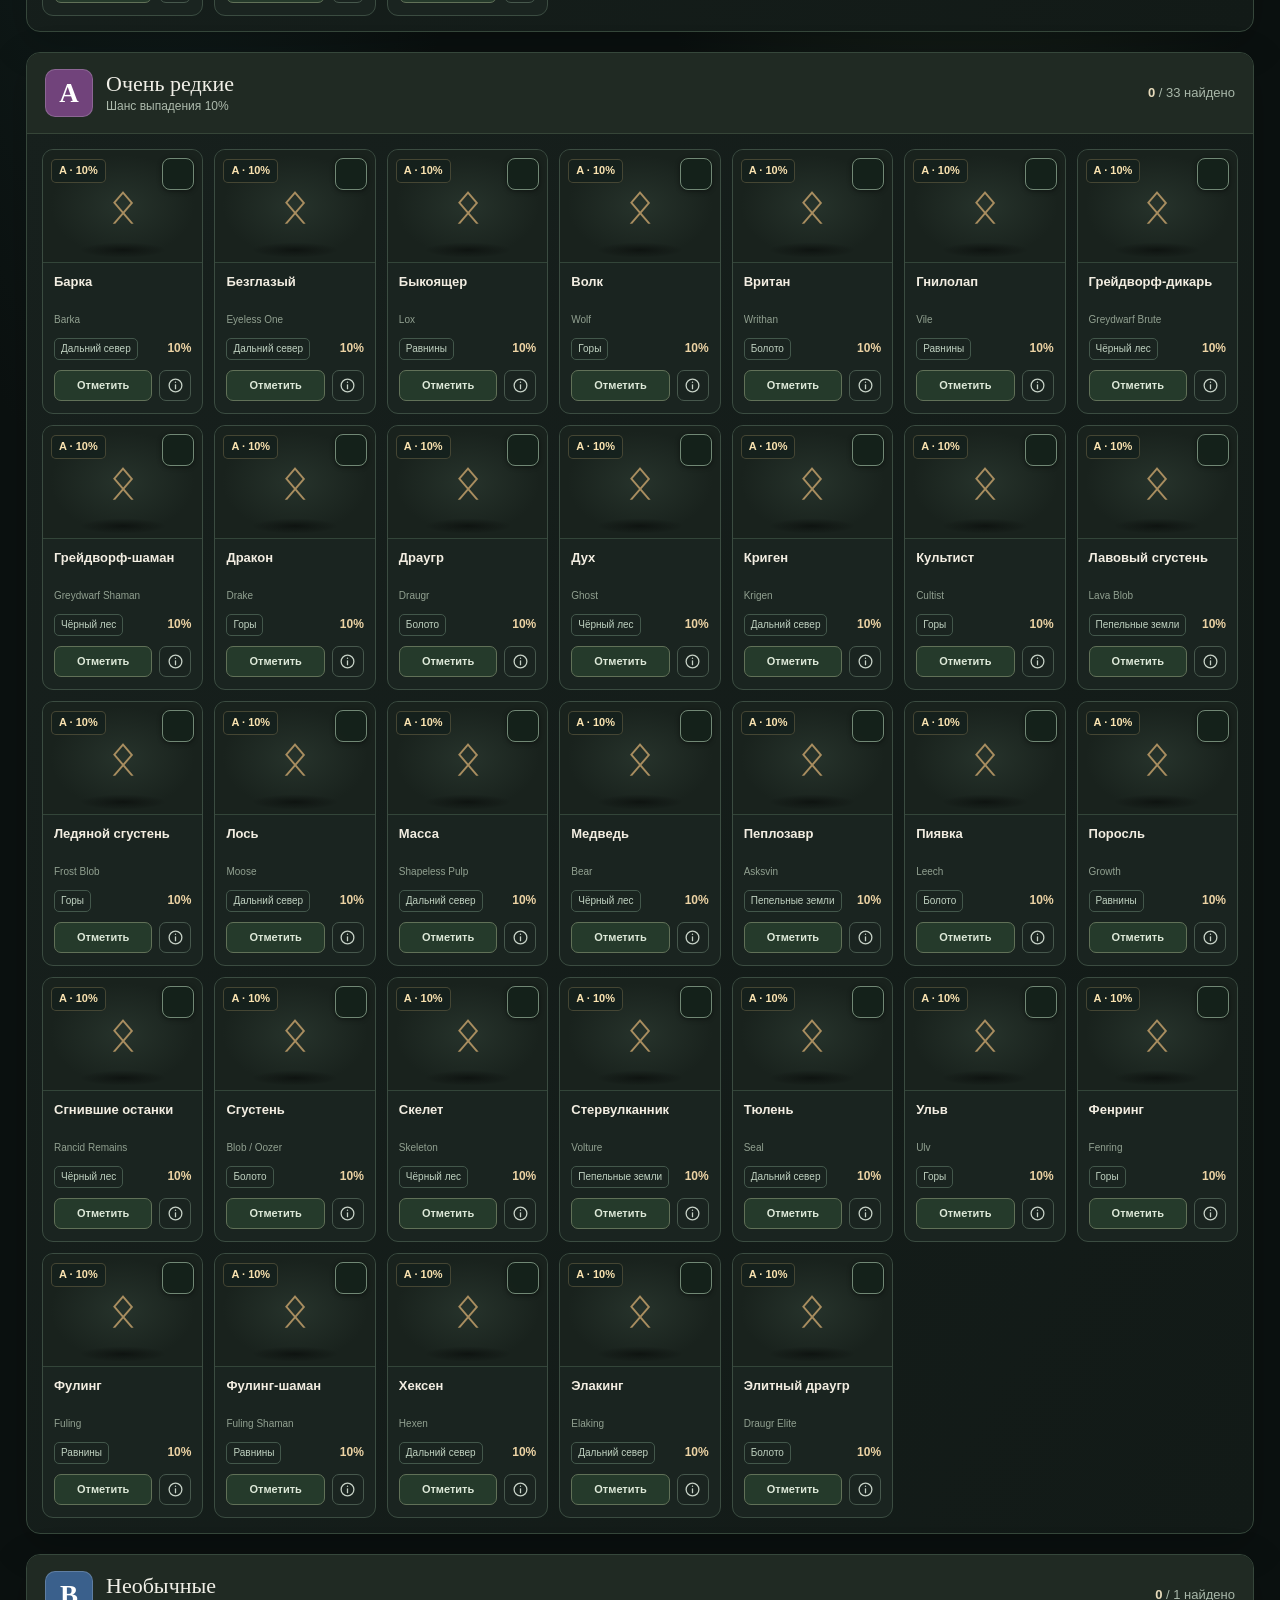
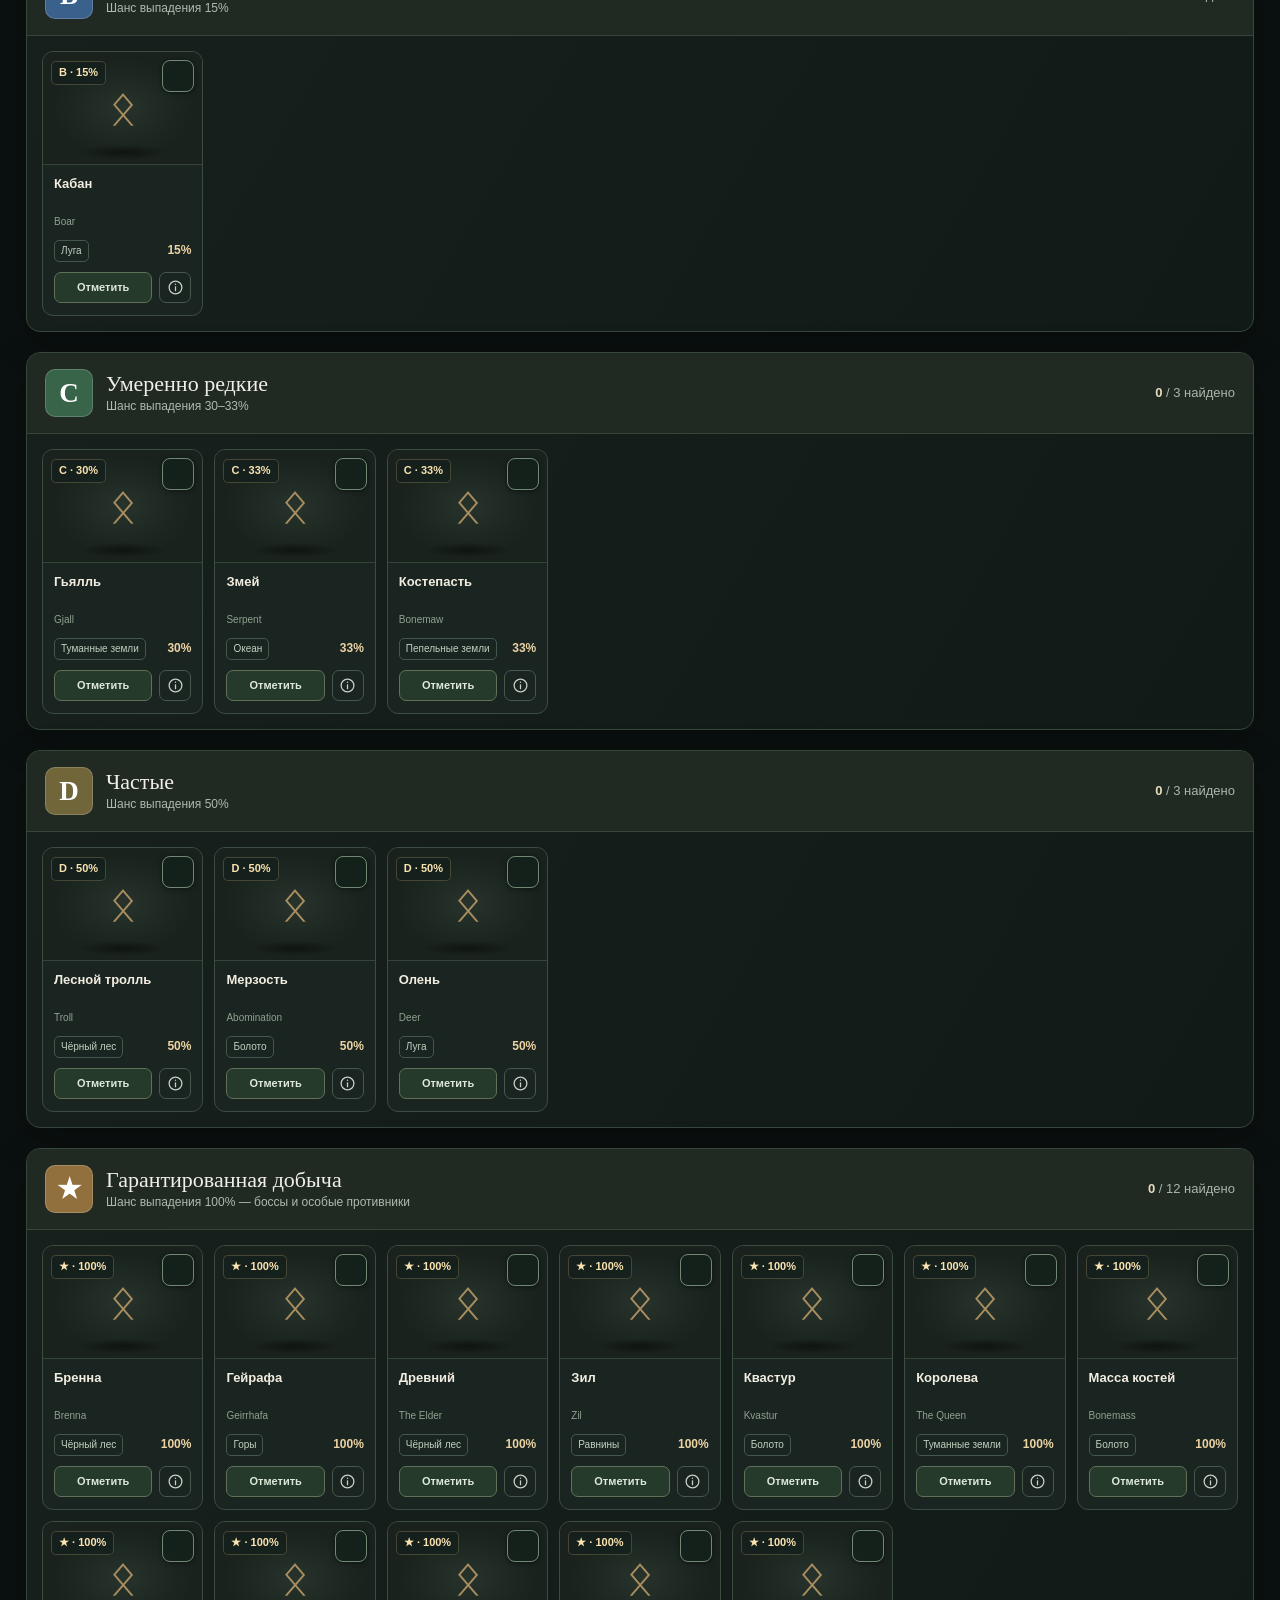
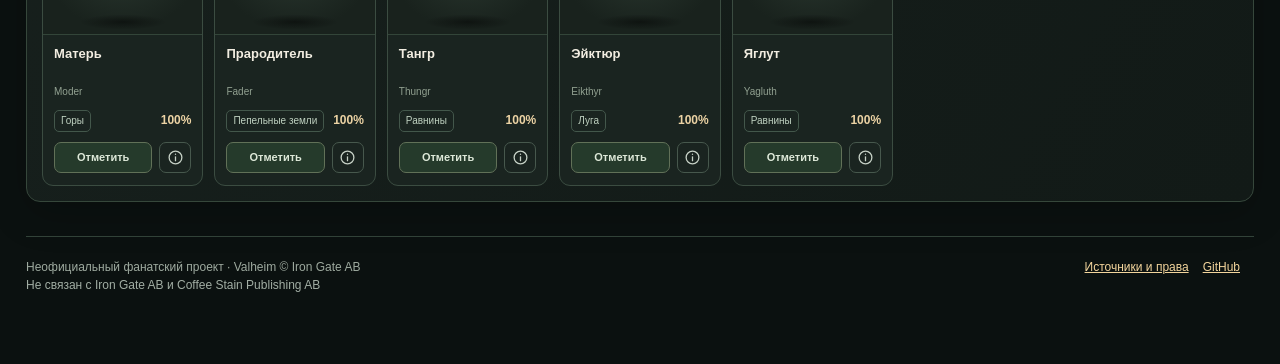
==== commit d67e4dd8: "ui: add matching-width accessible custom dropdown shells for biome and status" ====
--- a/index.html
+++ b/index.html
@@ -26,7 +26,15 @@
  <header class="topbar"><div class="logo"><div class="mark" aria-hidden="true">ᛟ</div><div><div class="brand">VALHEIM</div><span class="brand-small">АРХИВ ВИКИНГА · ЗАЛ ТРОФЕЕВ</span></div></div><div class="version"><i class="dot"></i> VALHEIM 1.0.21 <span aria-hidden="true">·</span> 69 ТРОФЕЕВ</div></header>
  <section class="hero"><div><div class="eyebrow">Коллекция трофеев · Русская версия</div><h1>Зал <span>трофеев</span></h1><p class="lead">Собери головы врагов со всего десятого мира. Отмечай найденное, изучай биомы и шансы выпадения — от обычных трофеев до редчайших добыч</p><div class="hero-actions"><button class="btn primary" id="exportBtn" type="button"><svg viewBox="0 0 24 24" fill="none" stroke="currentColor" stroke-width="1.8"><path d="M12 3v12m-5-5 5 5 5-5M4 17v4h16v-4"/></svg>Сохранить прогресс</button><button class="btn" id="importBtn" type="button"><svg viewBox="0 0 24 24" fill="none" stroke="currentColor" stroke-width="1.8"><path d="M12 21V9m-5 5 5-5 5 5M4 7V3h16v4"/></svg>Загрузить прогресс</button><button class="btn quiet" id="resetBtn" type="button">Сбросить отметки</button><button class="btn quiet" id="installBtn" type="button" hidden>Установить сайт</button><input id="importFile" type="file" hidden accept=".json,application/json"></div></div><div class="progresscard" aria-live="polite"><div class="progress-label">ТВОЯ КОЛЛЕКЦИЯ</div><div class="progress-main"><span id="foundCount">0</span> <small>/ 69</small></div><div class="progress-bar"><div id="progressFill"></div></div><div class="progress-caption"><span>Найдено трофеев</span><strong id="progressPct">0%</strong></div></div></section>
  <div class="statline" aria-label="Сводка коллекции"><div class="stat"><strong id="missingStat">69</strong><span>Ещё предстоит найти</span></div><div class="stat"><strong id="rareStat">0 / 16</strong><span>Редкие трофеи S</span></div><div class="stat"><strong id="bossStat">0 / 7</strong><span>Трофеи главных боссов</span></div></div>
- <section class="filters-sticky" aria-label="Фильтры коллекции"><div class="toolbar"><div class="tabs" role="group" aria-label="Вид коллекции"><button class="tab" id="tierMode" type="button" aria-pressed="true"><svg viewBox="0 0 24 24" aria-hidden="true"><path d="M4 5h16M4 10h16M4 15h16M4 20h10"/></svg>Тир-лист</button><button class="tab" id="biomeMode" type="button" aria-pressed="false"><svg viewBox="0 0 24 24" aria-hidden="true"><path d="M12 21v-8M12 15c-5 0-8-3-8-7 4 0 7 2 8 5M12 15c5 0 8-3 8-7-4 0-7 2-8 5"/></svg>По биомам</button></div><label class="search"><svg viewBox="0 0 24 24" fill="none" stroke="currentColor" stroke-width="1.8"><circle cx="10.5" cy="10.5" r="6.5"/><path d="m16 16 5 5"/></svg><input id="search" type="search" placeholder="Найти трофей или существо…" autocomplete="off" aria-label="Поиск трофеев"></label><select id="biomeFilter" aria-label="Фильтр по биому"><option value="all">Все биомы</option></select><select id="statusFilter" aria-label="Фильтр по наличию"><option value="all">Все трофеи</option><option value="missing">Ещё не найденные</option><option value="found">Уже найденные</option><option value="boss">Главные боссы</option></select><span class="count" id="filterCount">Показано: 69</span></div></section>
+ <section class="filters-sticky" aria-label="Фильтры коллекции"><div class="toolbar"><div class="tabs" role="group" aria-label="Вид коллекции"><button class="tab" id="tierMode" type="button" aria-pressed="true"><svg viewBox="0 0 24 24" aria-hidden="true"><path d="M4 5h16M4 10h16M4 15h16M4 20h10"/></svg>Тир-лист</button><button class="tab" id="biomeMode" type="button" aria-pressed="false"><svg viewBox="0 0 24 24" aria-hidden="true"><path d="M12 21v-8M12 15c-5 0-8-3-8-7 4 0 7 2 8 5M12 15c5 0 8-3 8-7-4 0-7 2-8 5"/></svg>По биомам</button></div><label class="search"><svg viewBox="0 0 24 24" fill="none" stroke="currentColor" stroke-width="1.8"><circle cx="10.5" cy="10.5" r="6.5"/><path d="m16 16 5 5"/></svg><input id="search" type="search" placeholder="Найти трофей или существо…" autocomplete="off" aria-label="Поиск трофеев"></label><div class="filter-dropdown" data-filter="biomeFilter">
+  <select id="biomeFilter" hidden aria-label="Фильтр по биому"><option value="all">Все биомы</option></select>
+  <button class="filter-trigger" type="button" id="biomeFilterTrigger" aria-label="Биом: Все биомы" aria-haspopup="listbox" aria-expanded="false" aria-controls="biomeFilterList"><span class="filter-trigger-label">Все биомы</span><svg class="filter-chevron" viewBox="0 0 24 24" aria-hidden="true" focusable="false"><path d="m6 9 6 6 6-6"/></svg></button>
+  <div class="filter-menu" id="biomeFilterList" role="listbox" aria-label="Выбор биома" hidden></div>
+ </div><div class="filter-dropdown" data-filter="statusFilter">
+  <select id="statusFilter" hidden aria-label="Фильтр по наличию"><option value="all">Все трофеи</option><option value="missing">Ещё не найденные</option><option value="found">Уже найденные</option><option value="boss">Главные боссы</option></select>
+  <button class="filter-trigger" type="button" id="statusFilterTrigger" aria-label="Статус: Все трофеи" aria-haspopup="listbox" aria-expanded="false" aria-controls="statusFilterList"><span class="filter-trigger-label">Все трофеи</span><svg class="filter-chevron" viewBox="0 0 24 24" aria-hidden="true" focusable="false"><path d="m6 9 6 6 6-6"/></svg></button>
+  <div class="filter-menu" id="statusFilterList" role="listbox" aria-label="Выбор статуса трофеев" hidden></div>
+ </div><span class="count" id="filterCount">Показано: 69</span></div></section>
  <div class="legend"><div class="legend-keys"><span class="pill" data-tier="S"><b>S</b> 5%</span><span class="pill" data-tier="A"><b>A</b> 10%</span><span class="pill" data-tier="B"><b>B</b> 15%</span><span class="pill" data-tier="C"><b>C</b> 30–33%</span><span class="pill" data-tier="D"><b>D</b> 50%</span><span class="pill" data-tier="★"><b>★</b> 100%</span></div><div>Ранг зависит от <strong>редкости</strong>, а не силы врага</div></div>
  <main id="groups" class="groups" aria-label="Каталог трофеев"></main>
  <footer class="foot"><div>Неофициальный фанатский проект · Valheim © Iron Gate AB<br><span class="muted">Не связан с Iron Gate AB и Coffee Stain Publishing AB</span></div><div><a href="./sources.html">Источники и права</a><a href="https://github.com/SergoAlexeev/valheim-trophies" target="_blank" rel="noopener noreferrer">GitHub</a></div></footer>
--- a/assets/css/styles.css
+++ b/assets/css/styles.css
@@ -202,3 +202,104 @@
 @media(prefers-reduced-motion:reduce){
   .drop-explain{scroll-behavior:auto}
 }
+
+/* v1.8 — sticky filters: the SECTION must stick, not its short child toolbar */
+.filters-sticky{
+  position:sticky;
+  top:calc(8px + env(safe-area-inset-top, 0px));
+  z-index:60;
+  width:100%;
+  isolation:isolate;
+}
+.filters-sticky .toolbar{position:relative;top:auto;z-index:auto}
+html{scroll-padding-top:110px}
+@media(max-width:770px){
+  .filters-sticky{top:env(safe-area-inset-top, 0px)}
+  .filters-sticky .toolbar{top:auto}
+  html{scroll-padding-top:215px}
+}
+
+/* v1.9: stable card outlines and desktop modal without a main scrollbar */
+/* A normal trophy keeps its original fine 1px border.
+   For collected items, paint a second 2px stroke OVER the image,
+   inset within the existing card box so no grid geometry changes. */
+.card:not(.found) .status-icon{border-width:1px}
+.card.found{
+ border-color:#a5edb3;
+ box-shadow:0 0 19px #79d59336;
+}
+.card.found:hover{
+ border-color:#c8ffd0;
+ box-shadow:0 11px 22px #0005,0 0 24px #8ae5a34b;
+}
+.card.found::after{
+ content:"";
+ position:absolute;
+ inset:0;
+ z-index:6;
+ border:2px solid #a5edb3;
+ border-radius:inherit;
+ box-sizing:border-box;
+ pointer-events:none;
+ transition:border-color 260ms ease;
+}
+.card.found:hover::after{border-color:#c8ffd0}
+/* On desktop the outer trophy sheet has a fixed viewport-safe height.
+   Details remain in their own scrollable box, not on the entire sheet. */
+@media(min-width:771px){
+ .modal{
+  height:min(710px, calc(100dvh - 36px));
+  max-height:none;
+  overflow:hidden;
+  display:flex;
+  flex-direction:column;
+  padding:20px 24px;
+ }
+ .modal-top{flex:none;margin:3px 44px 0 0}
+ .modal-top h2{margin:5px 0 4px;line-height:1.12}
+ .modal-visuals{flex:none;margin:12px 0 14px;gap:12px}
+ .modal-asset{height:154px}
+ .modal-asset img{height:118px}
+ .modal-asset figcaption{min-height:32px;padding:7px 8px}
+ .modal .kv{flex:none;padding:7px 0;line-height:1.35}
+ .modal .modal-actions{flex:none;margin-top:12px}
+ .modal .modal-actions .btn{padding:9px 14px}
+ .modal .drop-explain{
+  flex:1 1 110px;
+  min-height:72px;
+  height:auto;
+  margin-top:12px;
+ }
+}
+@media(min-width:771px) and (max-height:710px){
+ .modal{height:calc(100dvh - 24px);padding:14px 20px}
+ .modal-visuals{margin:8px 0 10px}
+ .modal-asset{height:122px}
+ .modal-asset img{height:89px}
+ .modal .kv{padding:5px 0}
+ .modal .modal-actions{margin-top:7px}
+ .modal .drop-explain{margin-top:7px;min-height:60px}
+}
+
+/* v2.0 — dock the filter bar flush to the viewport top only when stuck */
+.filters-sticky{top:0}
+.filters-sticky.is-stuck .toolbar{
+  border-top-left-radius:0;
+  border-top-right-radius:0;
+  border-top-color:transparent; /* retain border box dimensions */
+}
+.filters-sticky-trigger{display:block;height:0;pointer-events:none}
+@media(max-width:770px){.filters-sticky{top:0}}
+
+/* v2.1 — sticky toolbar shadow */
+.filters-sticky .toolbar{
+  transition:box-shadow 320ms cubic-bezier(.22,1,.36,1),
+             border-radius 260ms ease;
+}
+.filters-sticky.is-stuck .toolbar{
+  box-shadow:0 17px 29px rgba(0,0,0,.58),
+             0 9px 23px rgba(132,194,145,.17);
+}
+@media(prefers-reduced-motion:reduce){
+  .filters-sticky .toolbar{transition:none}
+}
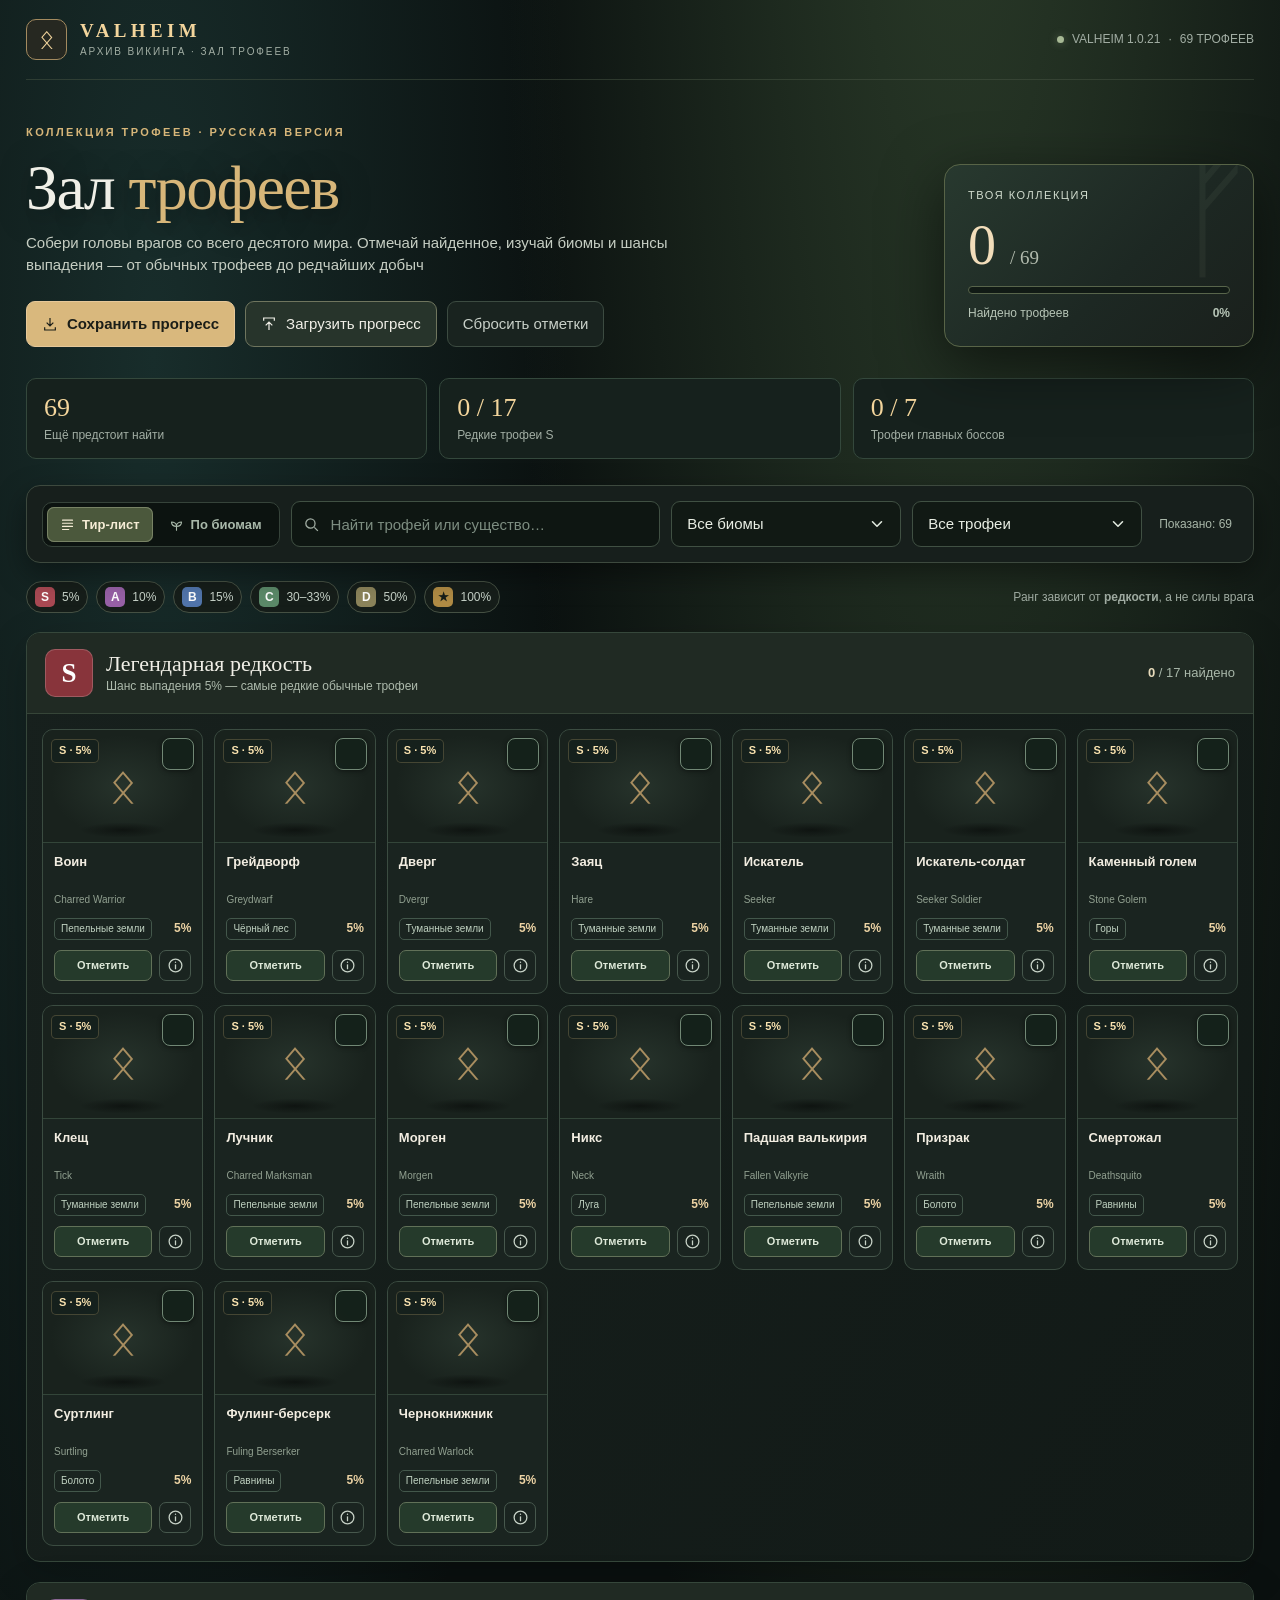
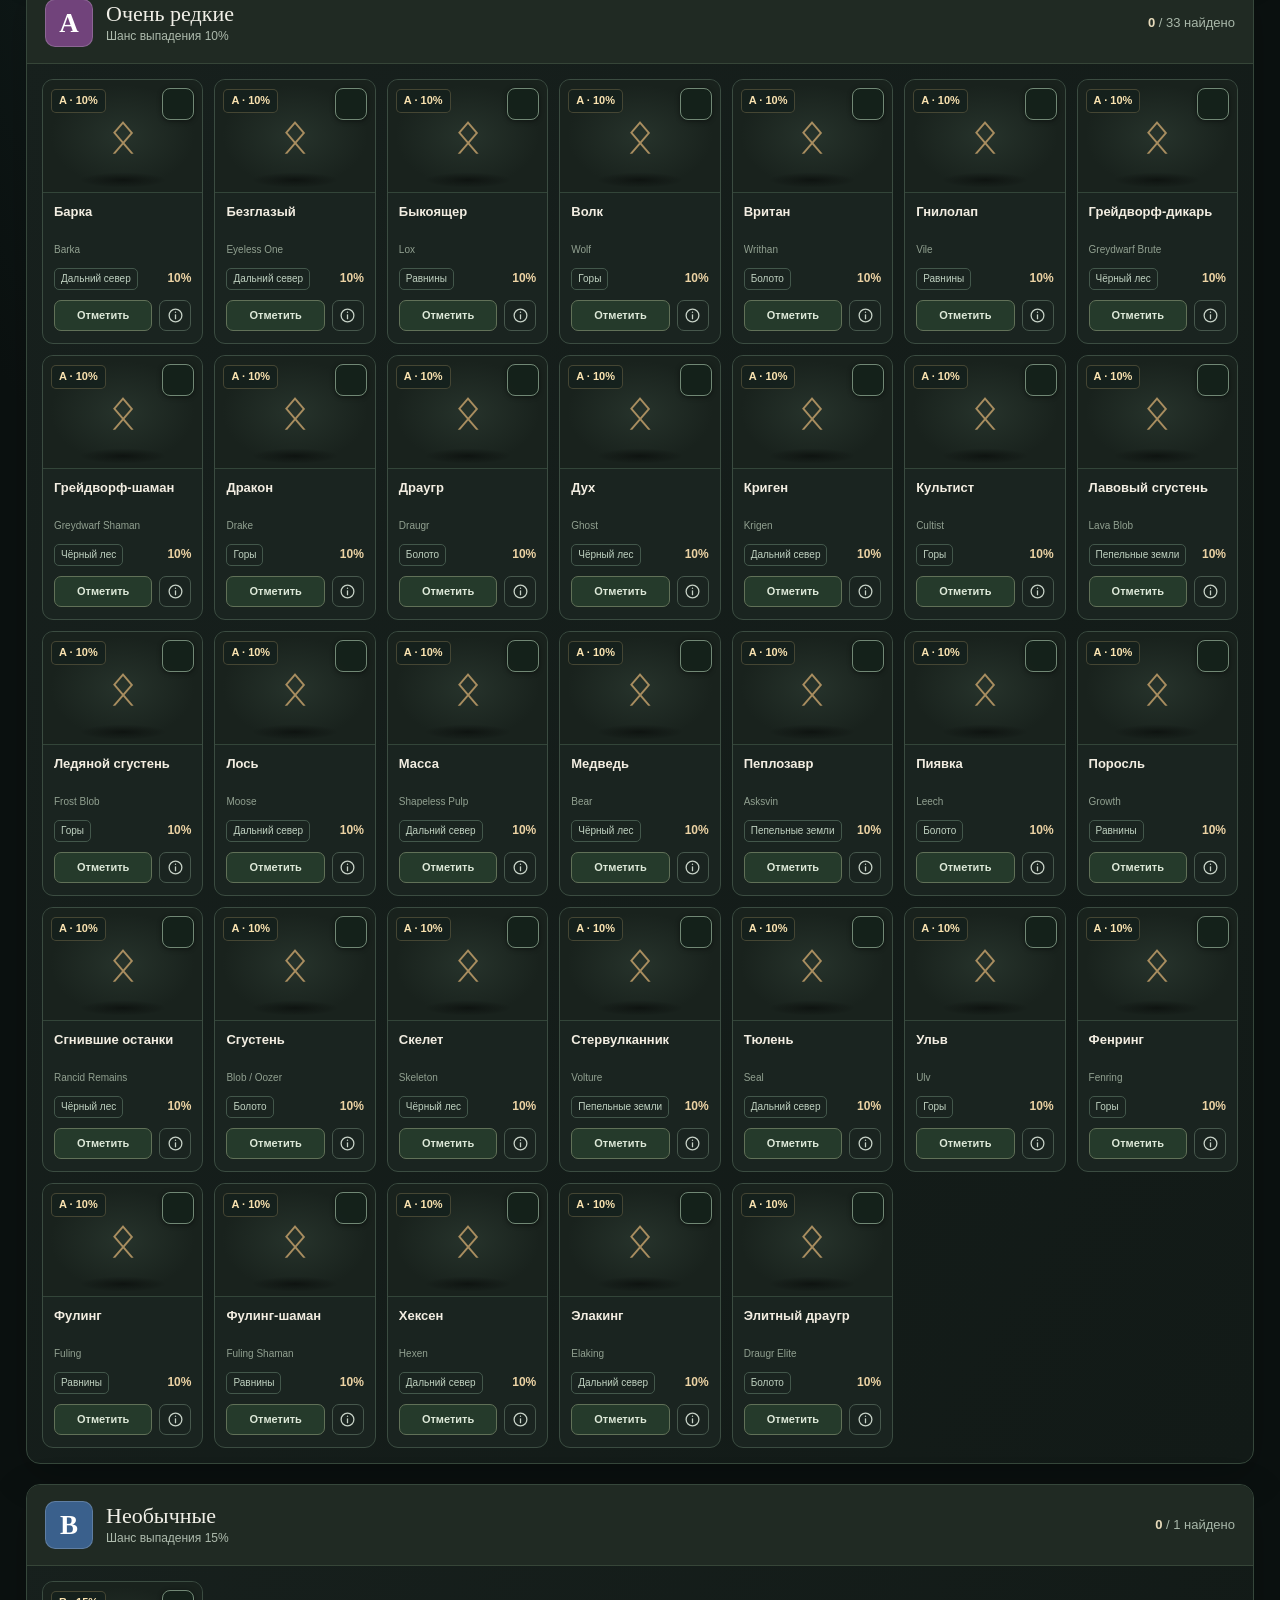
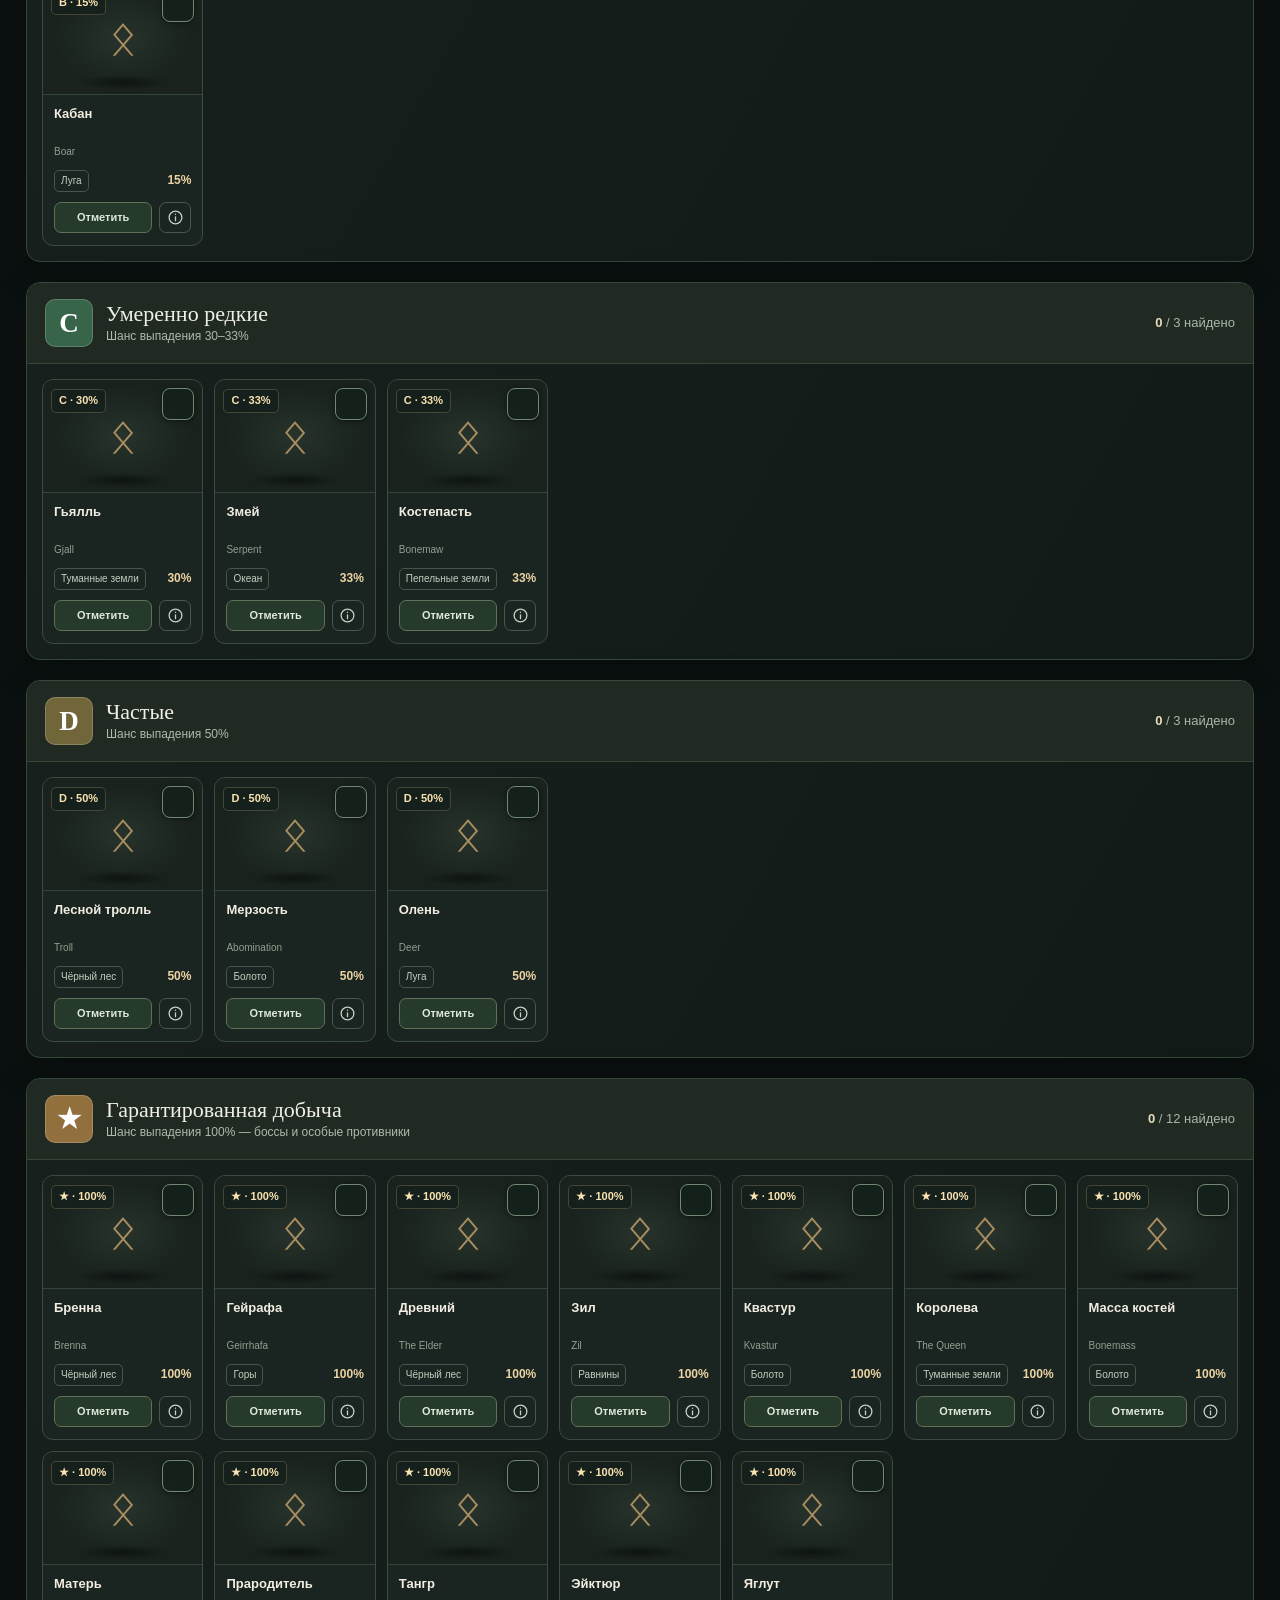
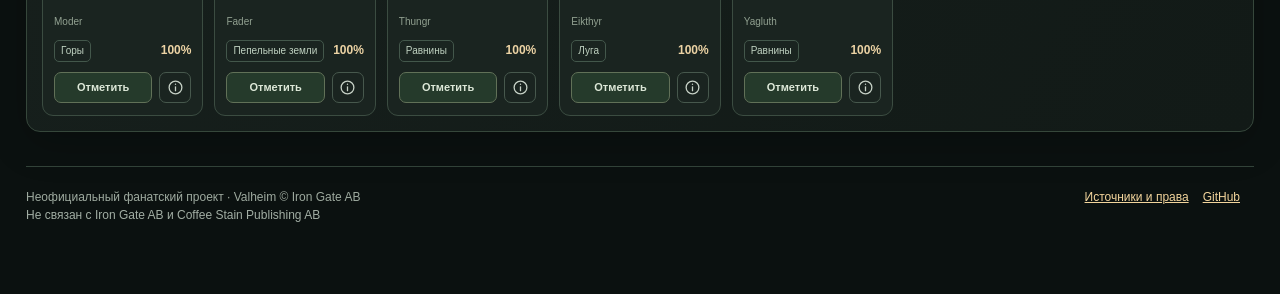
==== commit e6de1295: "fix: keep filters functional during PWA updates and load matching versioned assets" ====
--- a/index.html
+++ b/index.html
@@ -7,7 +7,7 @@
 <meta name="theme-color" content="#141a18">
 <title>Зал трофеев Valheim — русский тир-лист и коллекция</title>
 <meta name="description" content="Русский тир-лист всех 69 трофеев Valheim: биомы, изображения, шансы выпадения и учёт коллекции с сохранением прогресса.">
-<link rel="stylesheet" href="./assets/css/styles.css">
+<link rel="stylesheet" href="./assets/css/styles.css?v=13">
 <meta property="og:type" content="website">
 <meta property="og:locale" content="ru_RU">
 <meta property="og:title" content="Зал трофеев Valheim — русский тир-лист">
@@ -27,11 +27,11 @@
  <section class="hero"><div><div class="eyebrow">Коллекция трофеев · Русская версия</div><h1>Зал <span>трофеев</span></h1><p class="lead">Собери головы врагов со всего десятого мира. Отмечай найденное, изучай биомы и шансы выпадения — от обычных трофеев до редчайших добыч</p><div class="hero-actions"><button class="btn primary" id="exportBtn" type="button"><svg viewBox="0 0 24 24" fill="none" stroke="currentColor" stroke-width="1.8"><path d="M12 3v12m-5-5 5 5 5-5M4 17v4h16v-4"/></svg>Сохранить прогресс</button><button class="btn" id="importBtn" type="button"><svg viewBox="0 0 24 24" fill="none" stroke="currentColor" stroke-width="1.8"><path d="M12 21V9m-5 5 5-5 5 5M4 7V3h16v4"/></svg>Загрузить прогресс</button><button class="btn quiet" id="resetBtn" type="button">Сбросить отметки</button><button class="btn quiet" id="installBtn" type="button" hidden>Установить сайт</button><input id="importFile" type="file" hidden accept=".json,application/json"></div></div><div class="progresscard" aria-live="polite"><div class="progress-label">ТВОЯ КОЛЛЕКЦИЯ</div><div class="progress-main"><span id="foundCount">0</span> <small>/ 69</small></div><div class="progress-bar"><div id="progressFill"></div></div><div class="progress-caption"><span>Найдено трофеев</span><strong id="progressPct">0%</strong></div></div></section>
  <div class="statline" aria-label="Сводка коллекции"><div class="stat"><strong id="missingStat">69</strong><span>Ещё предстоит найти</span></div><div class="stat"><strong id="rareStat">0 / 16</strong><span>Редкие трофеи S</span></div><div class="stat"><strong id="bossStat">0 / 7</strong><span>Трофеи главных боссов</span></div></div>
  <section class="filters-sticky" aria-label="Фильтры коллекции"><div class="toolbar"><div class="tabs" role="group" aria-label="Вид коллекции"><button class="tab" id="tierMode" type="button" aria-pressed="true"><svg viewBox="0 0 24 24" aria-hidden="true"><path d="M4 5h16M4 10h16M4 15h16M4 20h10"/></svg>Тир-лист</button><button class="tab" id="biomeMode" type="button" aria-pressed="false"><svg viewBox="0 0 24 24" aria-hidden="true"><path d="M12 21v-8M12 15c-5 0-8-3-8-7 4 0 7 2 8 5M12 15c5 0 8-3 8-7-4 0-7 2-8 5"/></svg>По биомам</button></div><label class="search"><svg viewBox="0 0 24 24" fill="none" stroke="currentColor" stroke-width="1.8"><circle cx="10.5" cy="10.5" r="6.5"/><path d="m16 16 5 5"/></svg><input id="search" type="search" placeholder="Найти трофей или существо…" autocomplete="off" aria-label="Поиск трофеев"></label><div class="filter-dropdown" data-filter="biomeFilter">
-  <select id="biomeFilter" hidden aria-label="Фильтр по биому"><option value="all">Все биомы</option></select>
+  <select id="biomeFilter" aria-label="Фильтр по биому"><option value="all">Все биомы</option></select>
   <button class="filter-trigger" type="button" id="biomeFilterTrigger" aria-label="Биом: Все биомы" aria-haspopup="listbox" aria-expanded="false" aria-controls="biomeFilterList"><span class="filter-trigger-label">Все биомы</span><svg class="filter-chevron" viewBox="0 0 24 24" aria-hidden="true" focusable="false"><path d="m6 9 6 6 6-6"/></svg></button>
   <div class="filter-menu" id="biomeFilterList" role="listbox" aria-label="Выбор биома" hidden></div>
  </div><div class="filter-dropdown" data-filter="statusFilter">
-  <select id="statusFilter" hidden aria-label="Фильтр по наличию"><option value="all">Все трофеи</option><option value="missing">Ещё не найденные</option><option value="found">Уже найденные</option><option value="boss">Главные боссы</option></select>
+  <select id="statusFilter" aria-label="Фильтр по наличию"><option value="all">Все трофеи</option><option value="missing">Ещё не найденные</option><option value="found">Уже найденные</option><option value="boss">Главные боссы</option></select>
   <button class="filter-trigger" type="button" id="statusFilterTrigger" aria-label="Статус: Все трофеи" aria-haspopup="listbox" aria-expanded="false" aria-controls="statusFilterList"><span class="filter-trigger-label">Все трофеи</span><svg class="filter-chevron" viewBox="0 0 24 24" aria-hidden="true" focusable="false"><path d="m6 9 6 6 6-6"/></svg></button>
   <div class="filter-menu" id="statusFilterList" role="listbox" aria-label="Выбор статуса трофеев" hidden></div>
  </div><span class="count" id="filterCount">Показано: 69</span></div></section>
@@ -40,6 +40,6 @@
  <footer class="foot"><div>Неофициальный фанатский проект · Valheim © Iron Gate AB<br><span class="muted">Не связан с Iron Gate AB и Coffee Stain Publishing AB</span></div><div><a href="./sources.html">Источники и права</a><a href="https://github.com/SergoAlexeev/valheim-trophies" target="_blank" rel="noopener noreferrer">GitHub</a></div></footer>
 </div>
 <div id="modalHolder"></div><div id="confirmHolder"></div><div id="toast" role="status" class="toast hide"></div>
-<script src="./assets/js/app.js" defer></script>
+<script src="./assets/js/app.js?v=13" defer></script>
 </body>
 </html>
--- a/assets/css/styles.css
+++ b/assets/css/styles.css
@@ -303,3 +303,175 @@
 @media(prefers-reduced-motion:reduce){
   .filters-sticky .toolbar{transition:none}
 }
+
+/* v2.2 — custom filter popovers; no native-select viewport jumps */
+.toolbar .filter-dropdown{
+  position:relative;
+  flex:0 1 230px;
+  min-width:160px;
+  width:230px;
+  --filter-arrow-size:18px;
+  --filter-arrow-gap:14px;
+}
+.toolbar .filter-dropdown>select[hidden]{display:none!important}
+.toolbar .filter-trigger{
+  position:relative;
+  display:flex;
+  align-items:center;
+  width:100%;
+  height:46px;
+  min-height:46px;
+  padding:0 calc(var(--filter-arrow-size) + 2 * var(--filter-arrow-gap)) 0 15px;
+  text-align:left;
+  color:#e9eee4;
+  background:#111914;
+  border:1px solid #405043;
+  border-radius:9px;
+  outline:none;
+  cursor:pointer;
+  transition:transform 260ms cubic-bezier(.22,1,.36,1),
+             border-color 230ms ease,box-shadow 280ms ease,background-color 230ms ease;
+}
+.toolbar .filter-trigger-label{
+  display:block;min-width:0;overflow:hidden;
+  white-space:nowrap;text-overflow:ellipsis;
+}
+.toolbar .filter-chevron{
+  position:absolute;
+  right:var(--filter-arrow-gap);
+  top:50%;
+  width:var(--filter-arrow-size);
+  height:var(--filter-arrow-size);
+  display:block;
+  margin-top:calc(var(--filter-arrow-size) / -2);
+  fill:none;stroke:currentColor;stroke-width:2.1;
+  stroke-linecap:round;stroke-linejoin:round;
+  color:#e1e9df;
+  pointer-events:none;
+  transition:transform 260ms cubic-bezier(.22,1,.36,1);
+}
+.toolbar .filter-dropdown.is-open .filter-chevron{transform:rotate(180deg)}
+.toolbar .filter-trigger:hover{
+  transform:translateY(-2px);
+  border-color:#829b7d;background:#1c2a20;
+  box-shadow:0 5px 14px #0005,0 0 0 1px #8ea77824;
+}
+.toolbar .filter-trigger:focus-visible,
+.toolbar .filter-dropdown.is-open .filter-trigger{
+  border-color:#c9bd91;background:#1d2c21;
+  box-shadow:0 0 0 2px #d9bd7861,0 7px 18px #0006;
+  transform:none;
+}
+.toolbar .filter-trigger:active{
+  transform:translateY(1px) scale(.99);
+  transition-duration:110ms;
+}
+.toolbar .filter-menu{
+  position:absolute;
+  top:calc(100% + 7px);
+  left:0;
+  width:100%;
+  min-width:100%;
+  box-sizing:border-box;
+  z-index:80;
+  max-height:min(350px,60dvh);
+  padding:5px;
+  border:1px solid #667d64;
+  border-radius:10px;
+  background:#121f18;
+  box-shadow:0 18px 34px #000a,0 0 20px #7caa7630;
+  overflow-x:hidden;
+  overflow-y:auto;
+  overscroll-behavior:contain;
+  scrollbar-width:thin;
+  scrollbar-color:#77906f #152219;
+  animation:filterMenuIn 185ms cubic-bezier(.22,1,.36,1) both;
+}
+.toolbar .filter-menu[hidden]{display:none!important}
+.toolbar .filter-option{
+  display:flex;align-items:center;
+  width:100%;min-height:39px;
+  padding:8px 10px;
+  border:0;border-radius:6px;
+  background:transparent;color:#e2eae0;
+  font-size:13px;font-weight:550;line-height:1.25;
+  text-align:left;
+  cursor:pointer;
+  transition:background-color 170ms ease,color 170ms ease;
+}
+.toolbar .filter-option:hover,
+.toolbar .filter-option.is-active{
+  background:#314635;color:#fff0ce;
+}
+.toolbar .filter-option[aria-selected="true"]{
+  background:#49583d;color:#f5e8d2;font-weight:750;
+}
+.toolbar .filter-option:focus-visible{
+  outline:2px solid #e0c48f;outline-offset:-2px;
+  background:#314635;
+}
+@keyframes filterMenuIn{
+  from{opacity:0;transform:translateY(-5px)}
+  to{opacity:1;transform:translateY(0)}
+}
+/* The icon is 18px high inside a 46px control: 14px top/bottom/right. */
+.search{
+  transition:transform 260ms cubic-bezier(.22,1,.36,1);
+}
+.search input{
+  height:46px;min-height:46px;
+  transition:border-color 250ms ease,background-color 250ms ease,box-shadow 300ms ease;
+}
+.search svg{
+  transition:color 250ms ease,transform 260ms cubic-bezier(.22,1,.36,1);
+}
+.search:hover input{
+  border-color:#829b7d;background:#15241b;
+  box-shadow:0 5px 14px #0004,0 0 0 1px #8ea77821;
+}
+.search:hover svg{color:#e2d6a8;transform:scale(1.1)}
+.search:focus-within input{
+  border-color:#c9bd91;background:#18271d;
+  box-shadow:0 0 0 2px #d9bd7861,0 7px 18px #0005;
+}
+.search:focus-within svg{color:#f0d5a3;transform:scale(1.12)}
+@media(max-width:770px){
+  .toolbar .filter-dropdown{
+    flex:1 1 calc(50% - 6px);min-width:0;width:auto;order:3;
+  }
+  .toolbar .filter-trigger{font-size:13px}
+  .toolbar .filter-menu{max-height:min(330px,52dvh)}
+}
+@media(hover:none){
+  .toolbar .filter-trigger:hover{transform:none}
+}
+@media(prefers-reduced-motion:reduce){
+  .toolbar .filter-trigger,.toolbar .filter-chevron,.toolbar .filter-option,
+  .search,.search input,.search svg{transition:none!important}
+  .toolbar .filter-menu{animation:none!important}
+}
+
+/* v2.3 — progressive enhancement: keep native filters usable if assets are out of sync */
+.toolbar .filter-dropdown:not(.is-enhanced)>.filter-trigger,
+.toolbar .filter-dropdown:not(.is-enhanced)>.filter-menu{display:none!important}
+.toolbar .filter-dropdown:not(.is-enhanced)>select{
+ display:block!important;
+ width:100%;
+ height:46px;
+ min-height:46px;
+ max-width:none;
+ border-radius:9px;
+ background-color:#111914;
+ color:#e9eee4;
+ cursor:pointer;
+}
+.toolbar .filter-dropdown:not(.is-enhanced)>select:hover{
+ border-color:#829b7d;
+ background-color:#19291e;
+ box-shadow:0 5px 14px #0005;
+}
+.toolbar .filter-dropdown:not(.is-enhanced)>select:focus-visible{
+ border-color:#c9bd91;
+ box-shadow:0 0 0 2px #d9bd7861;
+}
+.toolbar .filter-dropdown.is-enhanced>select{display:none!important}
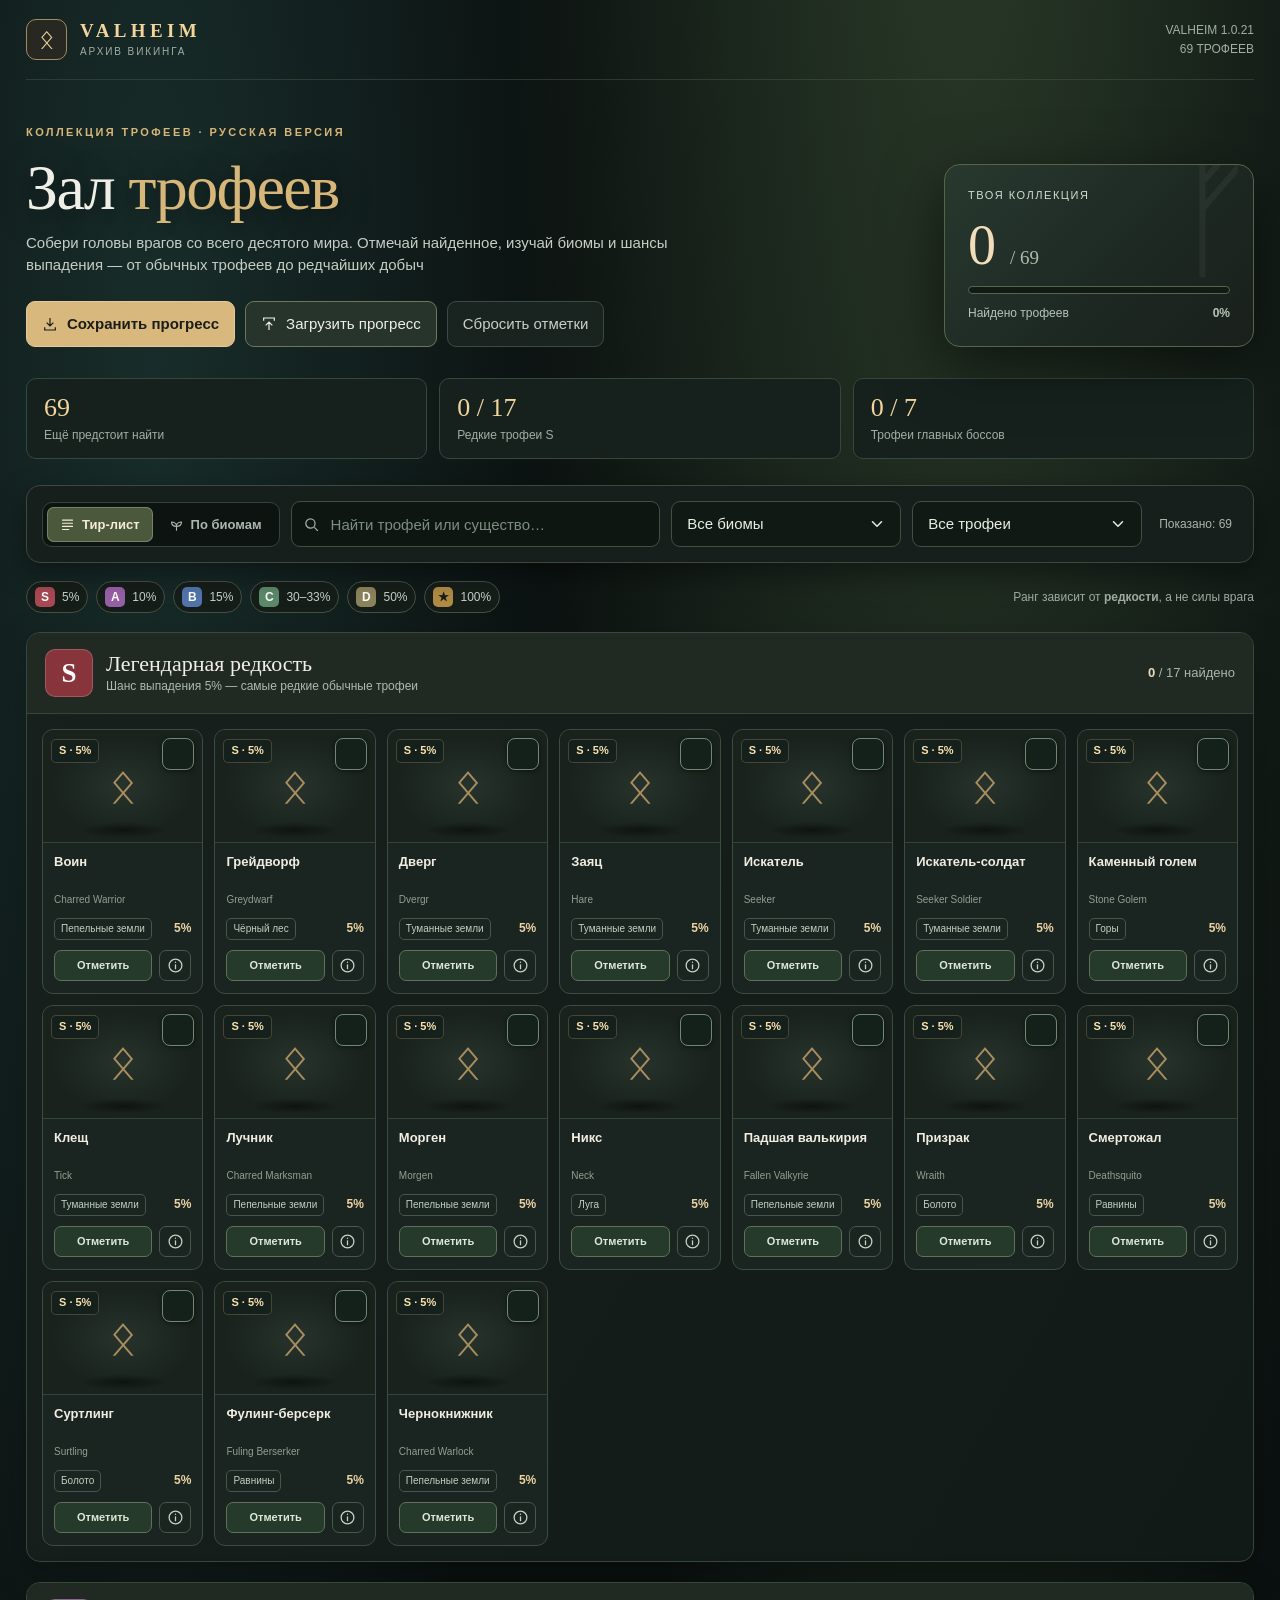
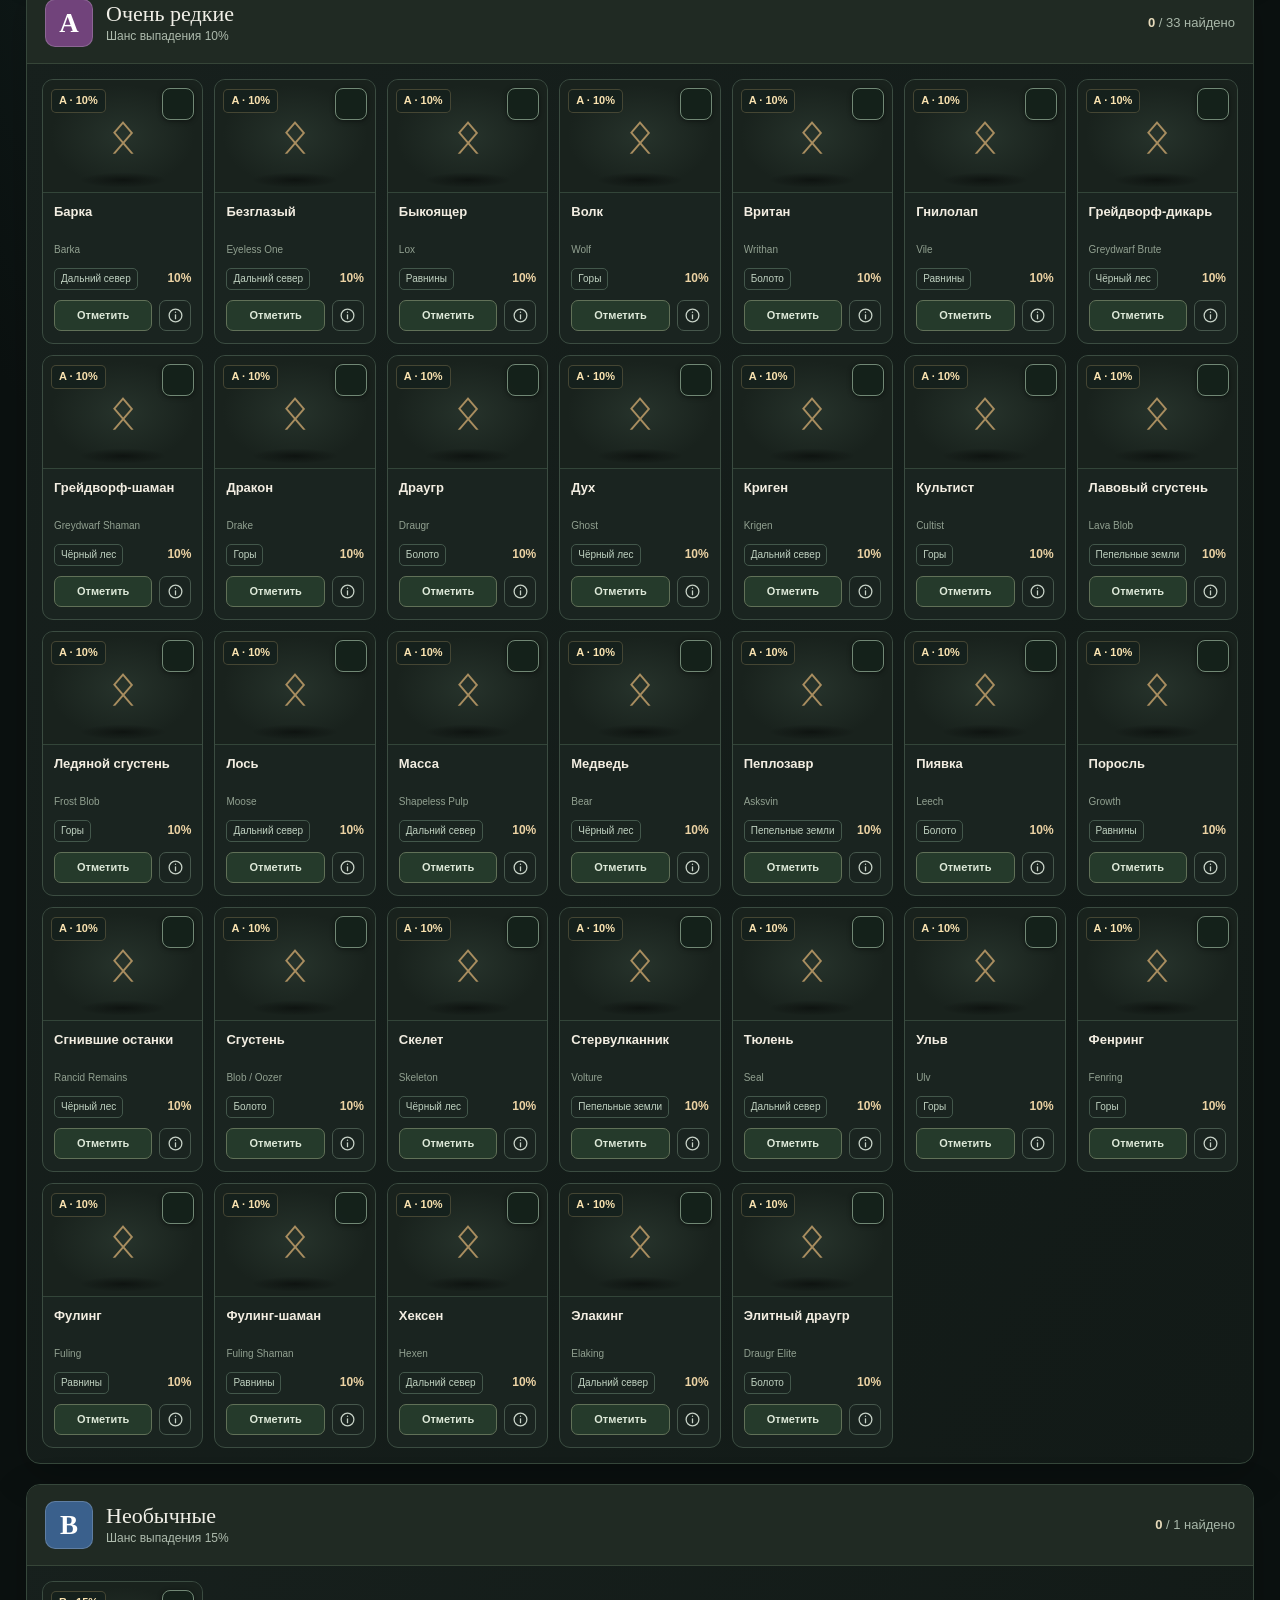
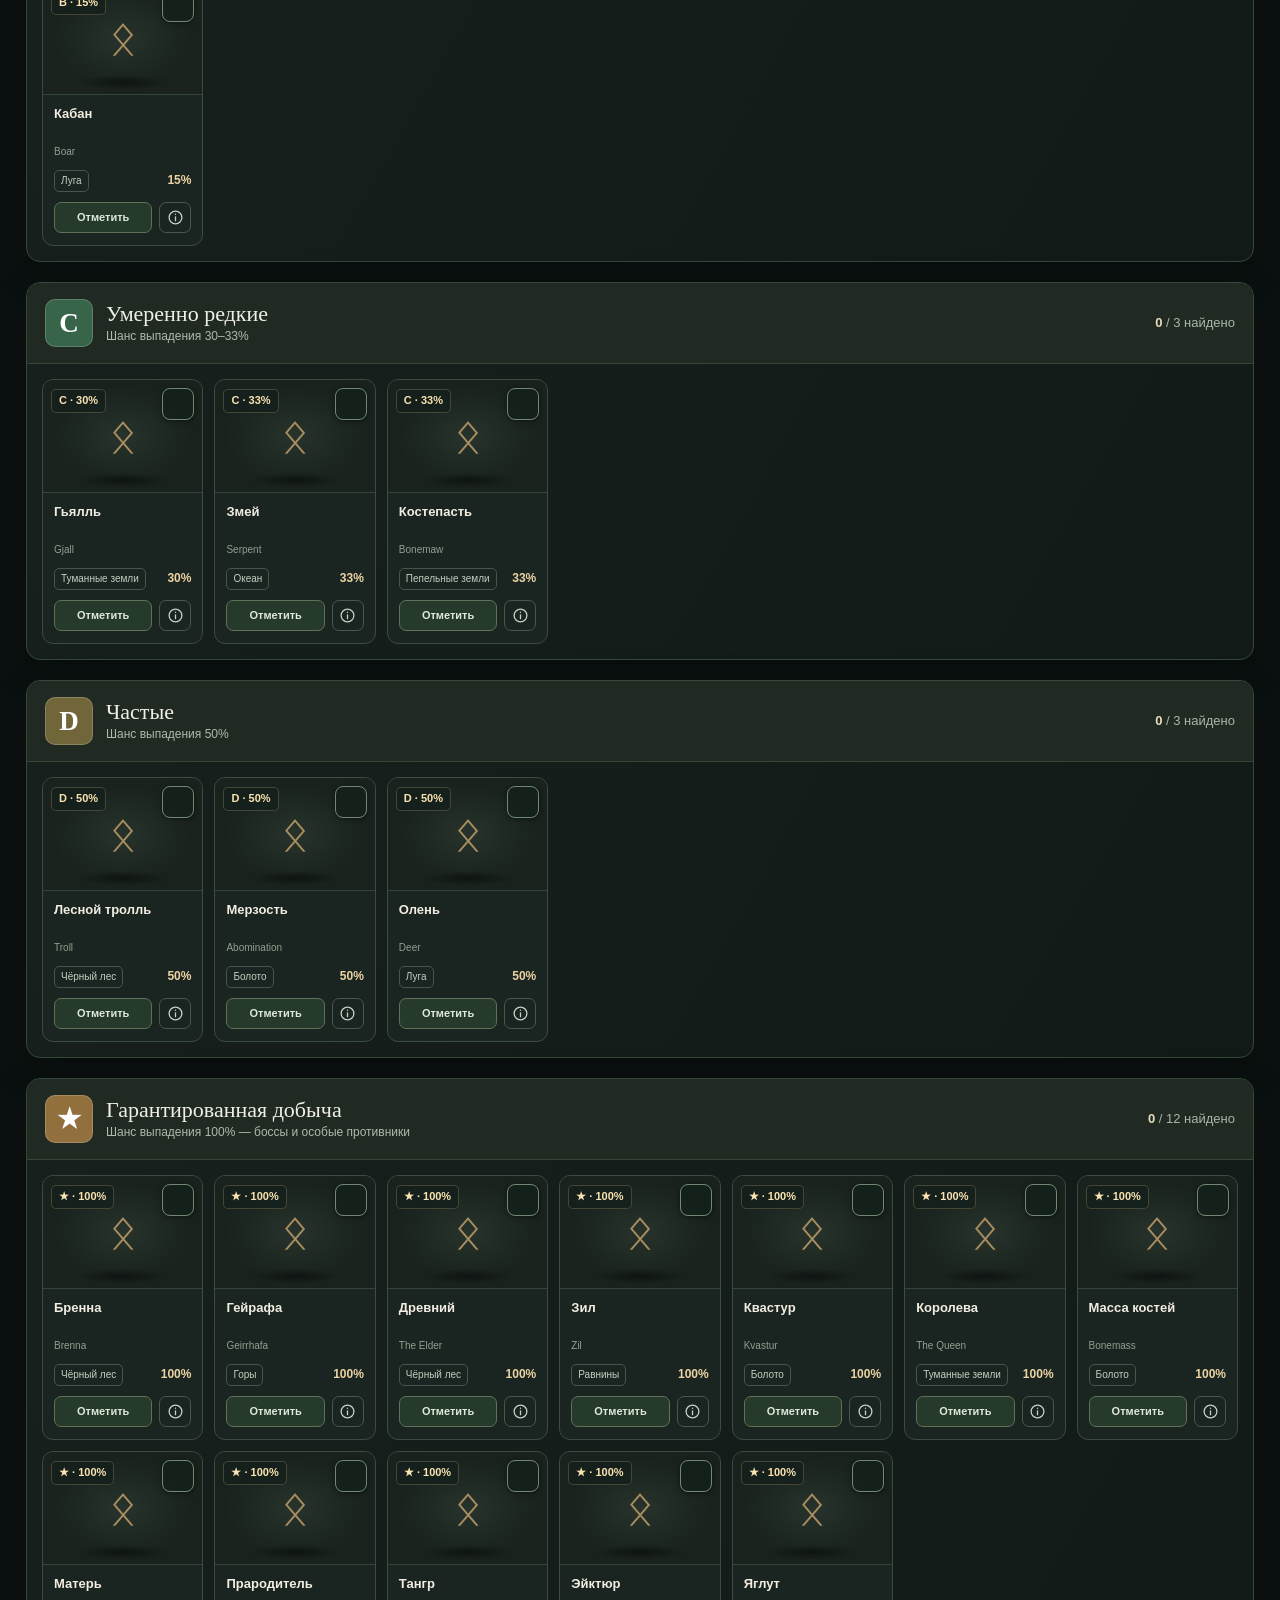
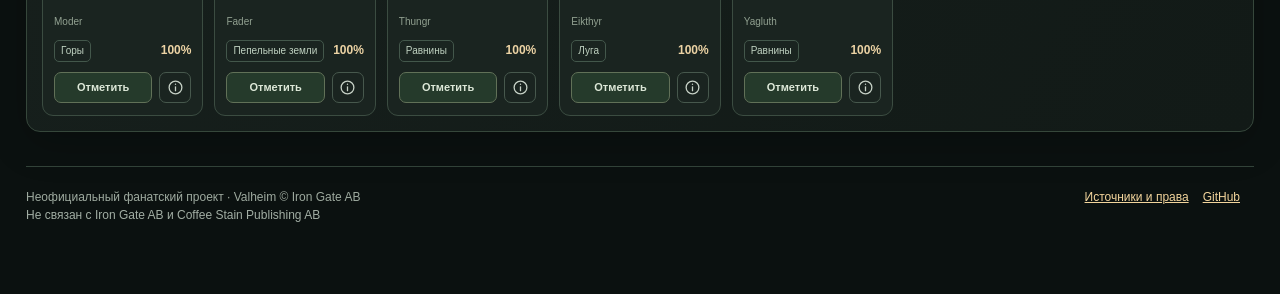
==== commit 0c8de539: "ui: simplify Valheim masthead and stack right-aligned version and trophy count" ====
--- a/index.html
+++ b/index.html
@@ -7,7 +7,7 @@
 <meta name="theme-color" content="#141a18">
 <title>Зал трофеев Valheim — русский тир-лист и коллекция</title>
 <meta name="description" content="Русский тир-лист всех 69 трофеев Valheim: биомы, изображения, шансы выпадения и учёт коллекции с сохранением прогресса.">
-<link rel="stylesheet" href="./assets/css/styles.css?v=13">
+<link rel="stylesheet" href="./assets/css/styles.css?v=17">
 <meta property="og:type" content="website">
 <meta property="og:locale" content="ru_RU">
 <meta property="og:title" content="Зал трофеев Valheim — русский тир-лист">
@@ -23,7 +23,7 @@
 <body>
 <a class="skip-link" href="#groups">Перейти к трофеям</a>
 <div class="frame">
- <header class="topbar"><div class="logo"><div class="mark" aria-hidden="true">ᛟ</div><div><div class="brand">VALHEIM</div><span class="brand-small">АРХИВ ВИКИНГА · ЗАЛ ТРОФЕЕВ</span></div></div><div class="version"><i class="dot"></i> VALHEIM 1.0.21 <span aria-hidden="true">·</span> 69 ТРОФЕЕВ</div></header>
+ <header class="topbar"><div class="logo"><div class="mark" aria-hidden="true">ᛟ</div><div><div class="brand">VALHEIM</div><span class="brand-small">АРХИВ ВИКИНГА</span></div></div><div class="version" aria-label="Версия Valheim 1.0.21, 69 трофеев"><span>VALHEIM 1.0.21</span><span>69 ТРОФЕЕВ</span></div></header>
  <section class="hero"><div><div class="eyebrow">Коллекция трофеев · Русская версия</div><h1>Зал <span>трофеев</span></h1><p class="lead">Собери головы врагов со всего десятого мира. Отмечай найденное, изучай биомы и шансы выпадения — от обычных трофеев до редчайших добыч</p><div class="hero-actions"><button class="btn primary" id="exportBtn" type="button"><svg viewBox="0 0 24 24" fill="none" stroke="currentColor" stroke-width="1.8"><path d="M12 3v12m-5-5 5 5 5-5M4 17v4h16v-4"/></svg>Сохранить прогресс</button><button class="btn" id="importBtn" type="button"><svg viewBox="0 0 24 24" fill="none" stroke="currentColor" stroke-width="1.8"><path d="M12 21V9m-5 5 5-5 5 5M4 7V3h16v4"/></svg>Загрузить прогресс</button><button class="btn quiet" id="resetBtn" type="button">Сбросить отметки</button><button class="btn quiet" id="installBtn" type="button" hidden>Установить сайт</button><input id="importFile" type="file" hidden accept=".json,application/json"></div></div><div class="progresscard" aria-live="polite"><div class="progress-label">ТВОЯ КОЛЛЕКЦИЯ</div><div class="progress-main"><span id="foundCount">0</span> <small>/ 69</small></div><div class="progress-bar"><div id="progressFill"></div></div><div class="progress-caption"><span>Найдено трофеев</span><strong id="progressPct">0%</strong></div></div></section>
  <div class="statline" aria-label="Сводка коллекции"><div class="stat"><strong id="missingStat">69</strong><span>Ещё предстоит найти</span></div><div class="stat"><strong id="rareStat">0 / 16</strong><span>Редкие трофеи S</span></div><div class="stat"><strong id="bossStat">0 / 7</strong><span>Трофеи главных боссов</span></div></div>
  <section class="filters-sticky" aria-label="Фильтры коллекции"><div class="toolbar"><div class="tabs" role="group" aria-label="Вид коллекции"><button class="tab" id="tierMode" type="button" aria-pressed="true"><svg viewBox="0 0 24 24" aria-hidden="true"><path d="M4 5h16M4 10h16M4 15h16M4 20h10"/></svg>Тир-лист</button><button class="tab" id="biomeMode" type="button" aria-pressed="false"><svg viewBox="0 0 24 24" aria-hidden="true"><path d="M12 21v-8M12 15c-5 0-8-3-8-7 4 0 7 2 8 5M12 15c5 0 8-3 8-7-4 0-7 2-8 5"/></svg>По биомам</button></div><label class="search"><svg viewBox="0 0 24 24" fill="none" stroke="currentColor" stroke-width="1.8"><circle cx="10.5" cy="10.5" r="6.5"/><path d="m16 16 5 5"/></svg><input id="search" type="search" placeholder="Найти трофей или существо…" autocomplete="off" aria-label="Поиск трофеев"></label><div class="filter-dropdown" data-filter="biomeFilter">
@@ -40,6 +40,6 @@
  <footer class="foot"><div>Неофициальный фанатский проект · Valheim © Iron Gate AB<br><span class="muted">Не связан с Iron Gate AB и Coffee Stain Publishing AB</span></div><div><a href="./sources.html">Источники и права</a><a href="https://github.com/SergoAlexeev/valheim-trophies" target="_blank" rel="noopener noreferrer">GitHub</a></div></footer>
 </div>
 <div id="modalHolder"></div><div id="confirmHolder"></div><div id="toast" role="status" class="toast hide"></div>
-<script src="./assets/js/app.js?v=13" defer></script>
+<script src="./assets/js/app.js?v=17" defer></script>
 </body>
 </html>
--- a/assets/css/styles.css
+++ b/assets/css/styles.css
@@ -475,3 +475,253 @@
  box-shadow:0 0 0 2px #d9bd7861;
 }
 .toolbar .filter-dropdown.is-enhanced>select{display:none!important}
+
+/* v2.4 — mobile actions and six balanced rarity tiers */
+@media(max-width:770px){
+  /* Two full-width primary rows followed by paired secondary actions */
+  .hero-actions{
+    display:grid;
+    grid-template-columns:repeat(2,minmax(0,1fr));
+    gap:10px;
+    align-items:stretch;
+    margin-top:24px;
+  }
+  .hero-actions>.btn{
+    width:100%;
+    min-width:0;
+    min-height:49px;
+    padding:11px 13px;
+    line-height:1.25;
+    text-align:center;
+    white-space:normal;
+  }
+  .hero-actions>#exportBtn,
+  .hero-actions>#importBtn{
+    grid-column:1 / -1;
+    justify-content:center;
+  }
+  .hero-actions>#resetBtn,
+  .hero-actions>#installBtn{
+    grid-column:auto;
+    min-height:47px;
+    padding-inline:8px;
+    font-size:clamp(12px,3.6vw,14px);
+  }
+  /* If PWA installation isn't offered, fill the otherwise empty third row. */
+  .hero-actions>#resetBtn:has(+ #installBtn[hidden]){
+    grid-column:1 / -1;
+  }
+  /* Stable and symmetrical 3 x 2 arrangement instead of a stranded last pill. */
+  .legend{
+    display:grid;
+    grid-template-columns:minmax(0,1fr);
+    gap:12px;
+    margin:19px 0 22px;
+  }
+  .legend-keys{
+    display:grid;
+    grid-template-columns:repeat(3,minmax(0,1fr));
+    gap:8px;
+    width:100%;
+  }
+  .legend .pill{
+    display:flex;
+    justify-content:center;
+    align-items:center;
+    width:100%;
+    min-width:0;
+    min-height:39px;
+    padding:7px 6px;
+    gap:6px;
+    font-size:12px;
+    line-height:1.2;
+    white-space:nowrap;
+  }
+  .legend .pill b{flex:none}
+  .legend>div:last-child{
+    text-align:center;
+    line-height:1.5;
+    font-size:12px;
+    padding:0 5px;
+  }
+}
+@media(max-width:340px){
+  .legend-keys{grid-template-columns:repeat(2,minmax(0,1fr))}
+  .hero-actions>#resetBtn,.hero-actions>#installBtn{font-size:12px;padding-inline:6px}
+}
+
+/* v2.5 — mobile trophy sheet: fixed-height frame with opaque pinned title */
+.modal-head{
+  position:relative;
+  z-index:4;
+  flex:0 0 auto;
+  background:#223127;
+}
+.modal-scroll{min-height:0}
+.modal-actions a.btn,
+.modal-actions a.btn:hover,
+.modal-actions a.btn:focus-visible{text-decoration:none}
+@media(min-width:771px){
+  .modal-scroll{
+    flex:1 1 auto;
+    min-height:0;
+    display:flex;
+    flex-direction:column;
+    overflow:hidden;
+  }
+  .modal-head{background:transparent}
+}
+@media(max-width:770px){
+  .modal-back{
+    padding:max(8px,env(safe-area-inset-top,0px)) 10px max(8px,env(safe-area-inset-bottom,0px));
+  }
+  .modal{
+    display:flex;
+    flex-direction:column;
+    width:100%;
+    height:100%;
+    max-height:100%;
+    overflow:hidden;
+    padding:0;
+    border-radius:16px;
+    background:#1b2921;
+  }
+  .modal-head{
+    position:relative;
+    z-index:4;
+    flex:0 0 auto;
+    padding:14px 60px 13px 18px;
+    background:#233329;
+    border-bottom:1px solid #435647;
+    box-shadow:0 7px 16px #07140d88;
+  }
+  .modal-top{margin:0;display:block}
+  .modal-top .eyebrow{font-size:10px;letter-spacing:.17em;line-height:1.4}
+  .modal-top h2{
+    font-size:clamp(24px,6.2vw,34px);
+    line-height:1.12;
+    margin:4px 0 3px;
+    overflow-wrap:anywhere;
+  }
+  .modal-top .en{font-size:13px;line-height:1.35}
+  .modal button.close{
+    position:absolute;
+    right:14px;
+    top:14px;
+    width:36px;
+    height:36px;
+    z-index:5;
+  }
+  .modal-scroll{
+    flex:1 1 auto;
+    min-height:0;
+    overflow-y:auto;
+    overflow-x:hidden;
+    overscroll-behavior-y:contain;
+    scrollbar-width:thin;
+    scrollbar-color:#77906f #152219;
+    padding:14px 18px 16px;
+    scroll-padding-top:12px;
+  }
+  .modal-scroll::-webkit-scrollbar{width:6px}
+  .modal-scroll::-webkit-scrollbar-thumb{background:#718b72;border-radius:10px}
+  .modal-visuals{
+    margin:0 0 12px;
+    grid-template-columns:minmax(0,.85fr) minmax(0,1.15fr);
+    gap:9px;
+  }
+  .modal-asset{height:134px}
+  .modal-asset img{height:98px;padding:8px}
+  .modal-asset figcaption{min-height:32px;padding:8px 5px;font-size:10px}
+  .modal .kv{
+    grid-template-columns:minmax(0,37%) minmax(0,1fr);
+    gap:10px;
+    padding:7px 0;
+    font-size:12.5px;
+    line-height:1.35;
+  }
+  .modal .kv code{overflow-wrap:anywhere}
+  .modal-actions{
+    display:grid;
+    grid-template-columns:repeat(2,minmax(0,1fr));
+    gap:9px;
+    margin:12px 0 0;
+  }
+  .modal-actions .btn{
+    display:inline-flex;
+    align-items:center;
+    justify-content:center;
+    width:100%;
+    min-width:0;
+    min-height:43px;
+    padding:9px 6px;
+    gap:6px;
+    font-size:clamp(12px,3.6vw,14px);
+    line-height:1.25;
+    white-space:nowrap;
+    text-align:center;
+  }
+  .modal-actions a.btn{text-decoration:none}
+  .modal-actions a.btn svg{width:15px;height:15px;flex:none}
+  .modal .drop-explain{
+    height:148px;
+    min-height:0;
+    margin-top:12px;
+    overflow-y:auto;
+    overflow-x:hidden;
+  }
+}
+@media(max-width:770px) and (max-height:680px){
+  .modal-head{padding:10px 58px 9px 14px}
+  .modal-top h2{font-size:clamp(22px,6vw,29px);margin:2px 0}
+  .modal button.close{right:11px;top:10px}
+  .modal-scroll{padding:10px 14px 12px}
+  .modal-visuals{margin-bottom:9px;gap:7px}
+  .modal-asset{height:106px}
+  .modal-asset img{height:75px;padding:5px}
+  .modal-asset figcaption{min-height:28px;padding:6px 4px}
+  .modal .kv{padding:5px 0;font-size:12px}
+  .modal-actions{margin-top:9px}
+  .modal-actions .btn{min-height:40px}
+  .modal .drop-explain{height:112px;margin-top:9px}
+}
+@media(prefers-reduced-motion:reduce){
+  .modal-scroll{scroll-behavior:auto}
+}
+
+/* v2.6 — mobile trophy sheets fit their content, with a viewport-height safety cap.
+   The opaque header stays fixed; only the information pane scrolls if necessary. */
+@media(max-width:770px){
+  .modal{
+    height:auto;
+    max-height:calc(100dvh - 16px - env(safe-area-inset-top, 0px) - env(safe-area-inset-bottom, 0px));
+  }
+  .modal-scroll{
+    flex:0 1 auto;
+    min-height:0;
+    overflow-y:auto;
+  }
+}
+
+/* v2.7 — compact masthead metadata, two right-aligned lines */
+.topbar .logo{min-width:0}
+.topbar .version{
+  display:flex;
+  flex-direction:column;
+  align-items:flex-end;
+  justify-content:center;
+  flex:0 0 auto;
+  gap:3px;
+  min-width:0;
+  text-align:right;
+  line-height:1.35;
+  white-space:nowrap;
+  font-variant-numeric:tabular-nums;
+}
+.topbar .version span{display:block}
+@media(max-width:390px){
+  .topbar{gap:8px}
+  .topbar .logo{gap:9px}
+  .topbar .version{font-size:10px}
+  .topbar .brand-small{letter-spacing:.13em;font-size:9px}
+}
